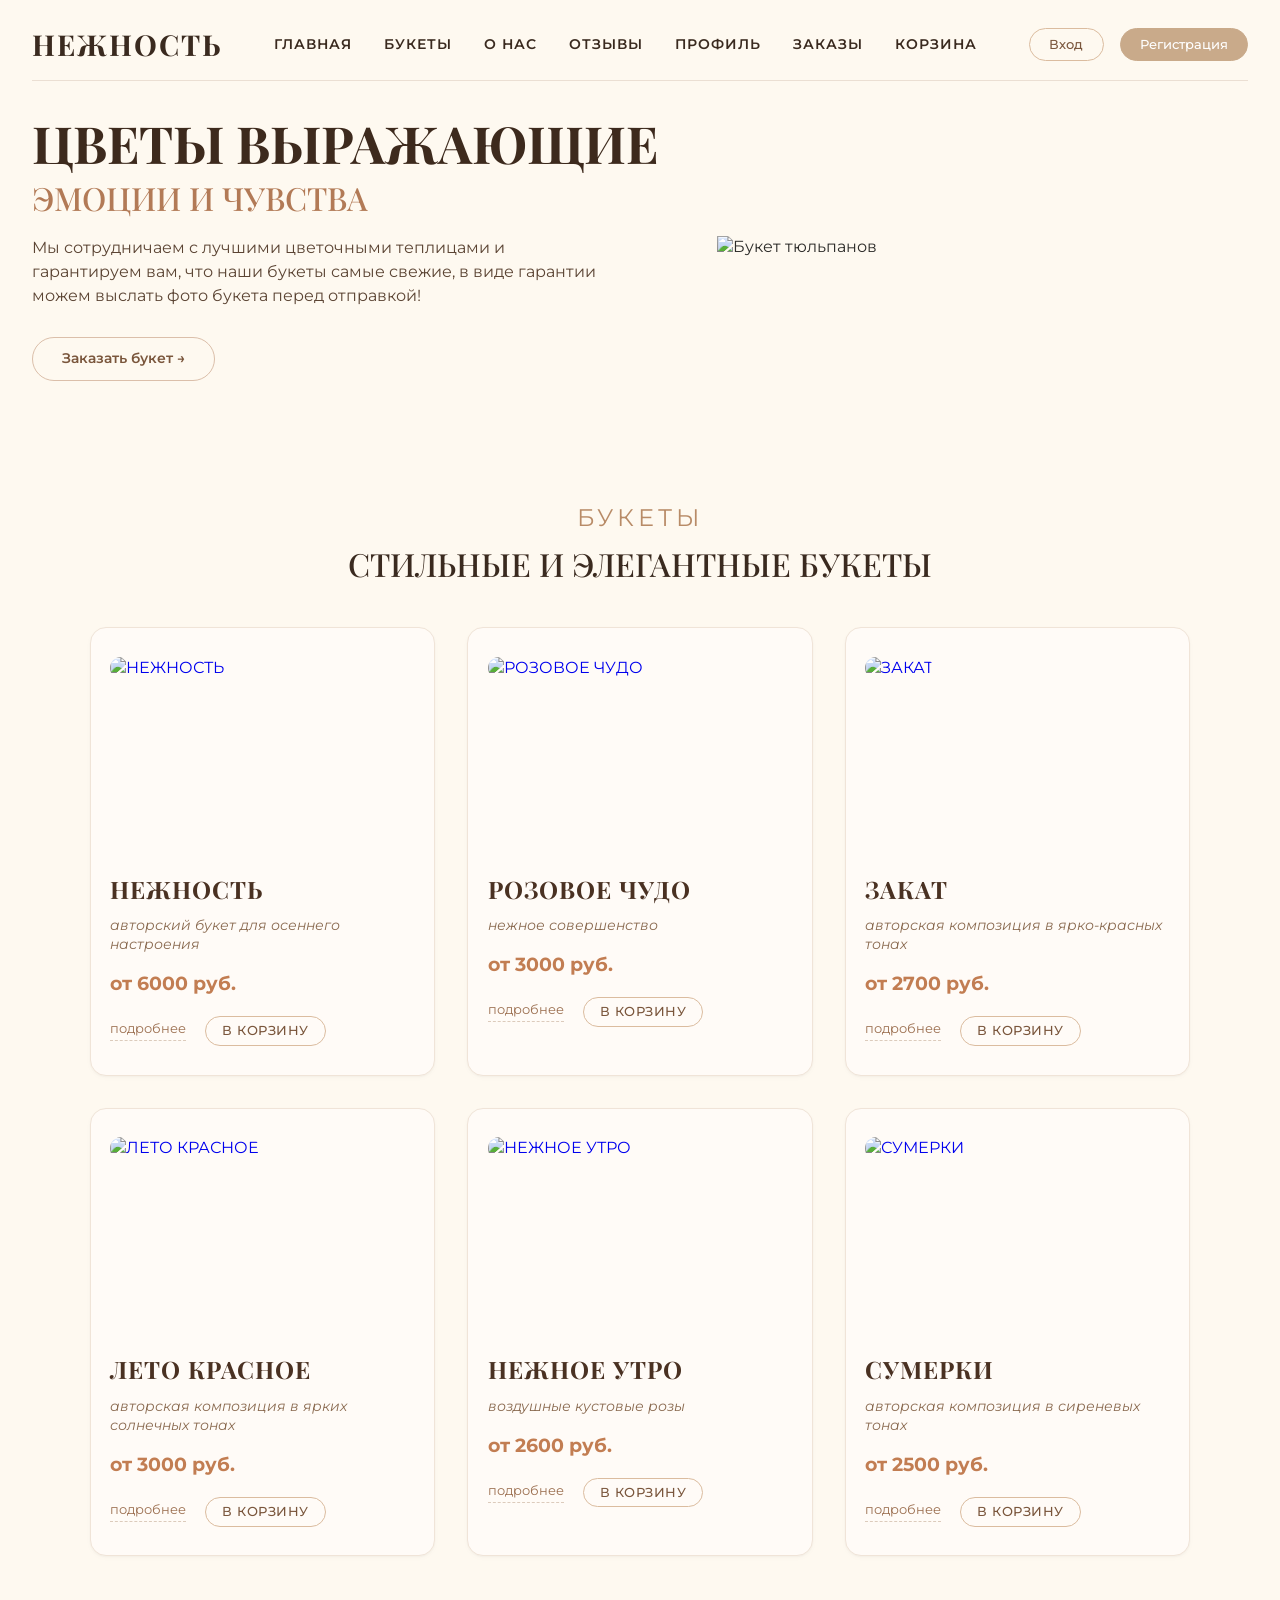
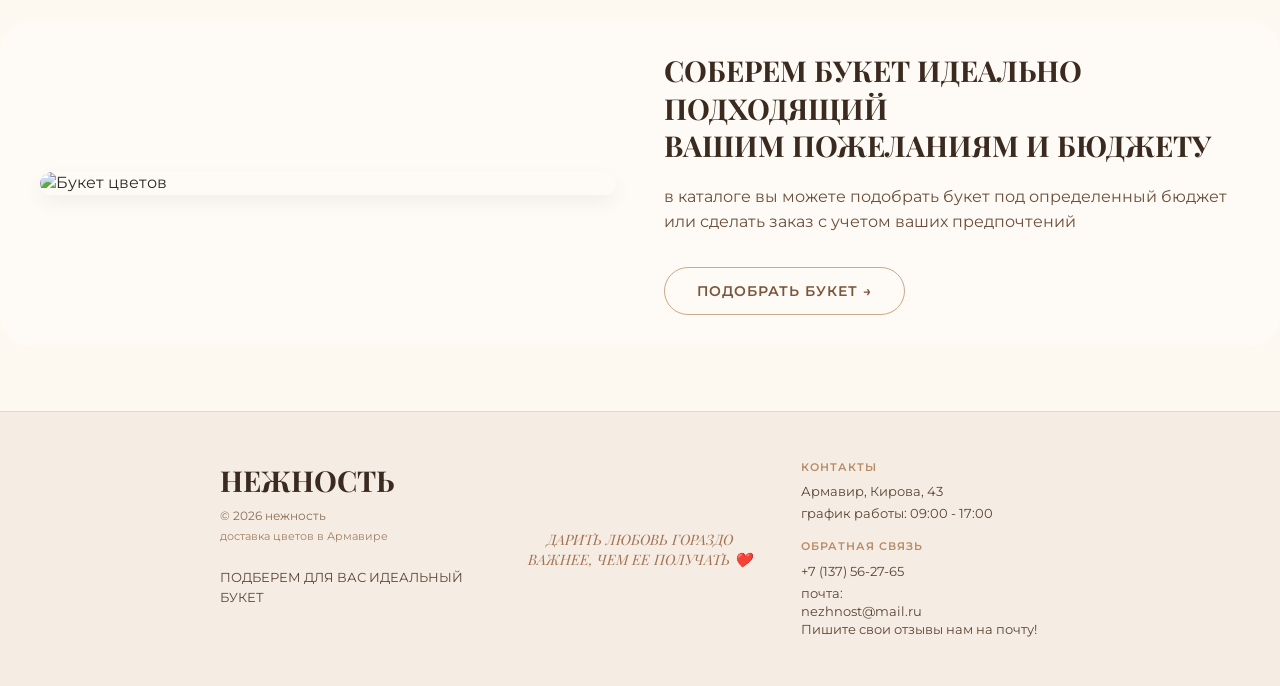
==== index.html @ 999fd982 "Add files via upload" ====
<!DOCTYPE html>
<html lang="ru">
<head>
    <meta charset="UTF-8">
    <meta name="viewport" content="width=device-width, initial-scale=1.0, user-scalable=yes">
    <title>Нежность | Цветочный магазин</title>
    <link href="https://fonts.googleapis.com/css2?family=Playfair+Display:ital,wght@0,400;0,500;0,600;0,700;0,800;1,400;1,500&family=Montserrat:ital,wght@0,300;0,400;0,500;0,600;0,700;1,400&display=swap" rel="stylesheet">
    <link rel="stylesheet" href="style.css">
</head>
<body>
    <div class="container">
        <div class="menu">
            <a href="index.html" class="logo">НЕЖНОСТЬ</a>
            <ul class="nav-links">
                <li><a href="index.html">Главная</a></li>
                <li><a href="#bouquets">Букеты</a></li>
                <li><a href="about.html">О нас</a></li>
                <li><a href="reviews.html">Отзывы</a></li>
                <li><a href="profile.html">ПРОФИЛЬ</a></li>
                 <li><a href="orders.html">ЗАКАЗЫ</a></li>
                <li><a href="cart.html">КОРЗИНА</a></li>
            </ul>
            <div class="auth-buttons" id="authButtons"></div>
        </div>

        <div class="hero">
            <div class="hero-content">
                <h1 class="hero-heading">
                    ЦВЕТЫ ВЫРАЖАЮЩИЕ<br> 
                    <span>ЭМОЦИИ И ЧУВСТВА</span>
                </h1>
                <p class="hero-description">
                    Мы сотрудничаем с лучшими цветочными теплицами и гарантируем вам, 
                    что наши букеты самые свежие, в виде гарантии можем выслать фото 
                    букета перед отправкой!
                </p>
                <a href="#bouquets" class="btn-garant">Заказать букет →</a>
            </div>
            <div class="hero-media">
                <img src="products/заголовок.jpg" alt="Букет тюльпанов">
            </div>
        </div>
    </div>

    <section class="bouquet-catalog">
        <div id="bouquets" class="catalog-label">БУКЕТЫ</div>
        <h2 class="catalog-headline">СТИЛЬНЫЕ И ЭЛЕГАНТНЫЕ БУКЕТЫ</h2>
        
        <div class="bouquet-grid">
            <div class="bouquet-card">
                <a href="product-card.html?id=1" class="bouquet-image-link">
                    <div class="bouquet-image"><img src="products/товар (1).jpg" alt="НЕЖНОСТЬ"></div>
                    <h3 class="bouquet-name">НЕЖНОСТЬ</h3>
                    <p class="bouquet-desc">авторский букет для осеннего настроения</p>
                    <div class="bouquet-price">от 6000 руб.</div>
                </a>
                <div class="card-buttons">
                    <a href="product-card.html?id=1" class="btn-link">подробнее</a>
                    <button class="btn-cart" onclick="addToCartCheckLogin(1, 'НЕЖНОСТЬ', 6000)">В КОРЗИНУ</button>
                </div>
            </div>
            
            <div class="bouquet-card">
                <a href="product-card.html?id=2" class="bouquet-image-link">
                    <div class="bouquet-image"><img src="products/товар (2).jpg" alt="РОЗОВОЕ ЧУДО"></div>
                    <h3 class="bouquet-name">РОЗОВОЕ ЧУДО</h3>
                    <p class="bouquet-desc">нежное совершенство</p>
                    <div class="bouquet-price">от 3000 руб.</div>
                </a>
                <div class="card-buttons">
                    <a href="product-card.html?id=2" class="btn-link">подробнее</a>
                    <button class="btn-cart" onclick="addToCartCheckLogin(2, 'РОЗОВОЕ ЧУДО', 3000)">В КОРЗИНУ</button>
                </div>
            </div>
            
            <div class="bouquet-card">
                <a href="product-card.html?id=3" class="bouquet-image-link">
                    <div class="bouquet-image"><img src="products/товар (3).jpg" alt="ЗАКАТ"></div>
                    <h3 class="bouquet-name">ЗАКАТ</h3>
                    <p class="bouquet-desc">авторская композиция в ярко-красных тонах</p>
                    <div class="bouquet-price">от 2700 руб.</div>
                </a>
                <div class="card-buttons">
                    <a href="product-card.html?id=3" class="btn-link">подробнее</a>
                    <button class="btn-cart" onclick="addToCartCheckLogin(3, 'ЗАКАТ', 2700)">В КОРЗИНУ</button>
                </div>
            </div>
            
            <div class="bouquet-card">
                <a href="product-card.html?id=4" class="bouquet-image-link">
                    <div class="bouquet-image"><img src="products/товар (4).jpg" alt="ЛЕТО КРАСНОЕ"></div>
                    <h3 class="bouquet-name">ЛЕТО КРАСНОЕ</h3>
                    <p class="bouquet-desc">авторская композиция в ярких солнечных тонах</p>
                    <div class="bouquet-price">от 3000 руб.</div>
                </a>
                <div class="card-buttons">
                    <a href="product-card.html?id=4" class="btn-link">подробнее</a>
                    <button class="btn-cart" onclick="addToCartCheckLogin(4, 'ЛЕТО КРАСНОЕ', 3000)">В КОРЗИНУ</button>
                </div>
            </div>
            
            <div class="bouquet-card">
                <a href="product-card.html?id=5" class="bouquet-image-link">
                    <div class="bouquet-image"><img src="products/товар (5).jpg" alt="НЕЖНОЕ УТРО"></div>
                    <h3 class="bouquet-name">НЕЖНОЕ УТРО</h3>
                    <p class="bouquet-desc">воздушные кустовые розы</p>
                    <div class="bouquet-price">от 2600 руб.</div>
                </a>
                <div class="card-buttons">
                    <a href="product-card.html?id=5" class="btn-link">подробнее</a>
                    <button class="btn-cart" onclick="addToCartCheckLogin(5, 'НЕЖНОЕ УТРО', 2600)">В КОРЗИНУ</button>
                </div>
            </div>
            
            <div class="bouquet-card">
                <a href="product-card.html?id=6" class="bouquet-image-link">
                    <div class="bouquet-image"><img src="products/товар (6).jpg" alt="СУМЕРКИ"></div>
                    <h3 class="bouquet-name">СУМЕРКИ</h3>
                    <p class="bouquet-desc">авторская композиция в сиреневых тонах</p>
                    <div class="bouquet-price">от 2500 руб.</div>
                </a>
                <div class="card-buttons">
                    <a href="product-card.html?id=6" class="btn-link">подробнее</a>
                    <button class="btn-cart" onclick="addToCartCheckLogin(6, 'СУМЕРКИ', 2500)">В КОРЗИНУ</button>
                </div>
            </div>
        </div>
    </section>

    <section class="custom-bouquet-offer">
        <div class="offer-wrapper">
            <div class="offer-image">
                <img src="products/товар (7).jpg" alt="Букет цветов">
            </div>
            <div class="offer-content">
                <h2 class="offer-title">СОБЕРЕМ БУКЕТ ИДЕАЛЬНО ПОДХОДЯЩИЙ<br>ВАШИМ ПОЖЕЛАНИЯМ И БЮДЖЕТУ</h2>
                <p class="offer-description">в каталоге вы можете подобрать букет под определенный бюджет или сделать заказ с учетом ваших предпочтений</p>
                <a href="#bouquets" class="offer-button">ПОДОБРАТЬ БУКЕТ →</a>
            </div>
        </div>
    </section>

    <footer class="footer">
        <div class="footer-container">
            <div class="footer-left">
                <div class="footer-brand">НЕЖНОСТЬ</div>
                <div class="footer-copyright">© 2026 нежность</div>
                <div class="footer-delivery">доставка цветов в Армавире</div>
                <div class="footer-social-text">ПОДБЕРЕМ ДЛЯ ВАС ИДЕАЛЬНЫЙ БУКЕТ</div>
            </div>
            <div class="footer-center">
                <div class="footer-quote">ДАРИТЬ ЛЮБОВЬ ГОРАЗДО ВАЖНЕЕ, ЧЕМ ЕЕ ПОЛУЧАТЬ ❤️</div>
            </div>
            <div class="footer-right">
                <div class="footer-contacts-title">контакты</div>
                <div class="footer-address">Армавир, Кирова, 43</div>
                <div class="footer-hours">график работы: 09:00 - 17:00</div>
                <div class="footer-feedback-title">обратная связь</div>
                <div class="footer-phone">+7 (137) 56-27-65</div>
                <div class="footer-email">почта:<br>nezhnost@mail.ru<br>Пишите свои отзывы нам на почту!</div>
            </div>
        </div>
    </footer>

    <script src="script.js"></script>
</body>
</html>
---- style.css ----
/* style.css */
/* Сброс и базовые стили */
* {
    margin: 0;
    padding: 0;
    box-sizing: border-box;
}

        body {
            background-color: #fef7f0;
            font-family: 'Montserrat', 'Gothic', 'Century Gothic', sans-serif;
            color: #2e241f;
        }

        /* Контейнер */
        .container {
            max-width: 1280px;
            margin: 0 auto;
            padding: 1.5rem 2rem;
        }

        /* Меню (навигация) */
        .menu {
            display: flex;
            justify-content: space-between;
            align-items: center;
            flex-wrap: wrap;
            border-bottom: 1px solid #ebdfd3;
            padding-bottom: 1rem;
            margin-bottom: 2rem;
        }

        .logo {
            font-family: 'Playfair Display', serif;
            font-size: 2rem;
            font-weight: 700;
            letter-spacing: 2px;
            color: #4a3122;
            text-decoration: none;
            transition: opacity 0.2s;
        }

        .logo:hover {
            opacity: 0.8;
        }

        .nav-links {
            display: flex;
            gap: 2rem;
            list-style: none;
        }

        .nav-links a {
            text-decoration: none;
            font-weight: 500;
            font-size: 0.95rem;
            text-transform: uppercase;
            letter-spacing: 1px;
            color: #5f4433;
            transition: color 0.2s;
            font-family: 'Montserrat', sans-serif;
        }

        .nav-links a:hover {
            color: #c28154;
        }

        /* Кнопки авторизации и регистрации */
.auth-buttons {
    display: flex;
    gap: 0.8rem;
}

.auth-btn {
    font-family: 'Montserrat', sans-serif;
    font-size: 0.8rem;
    font-weight: 500;
    padding: 0.5rem 1.2rem;
    border-radius: 30px;
    cursor: pointer;
    transition: all 0.2s ease;
}

.login-btn {
    background: transparent;
    border: 1px solid #dbbc9f;
    color: #7a563c;
}

.login-btn:hover {
    background: #dbbc9f;
    color: white;
}

.register-btn {
    background: #c9aa8a;
    border: 1px solid #c9aa8a;
    color: white;
}

.register-btn:hover {
    background: #b88d67;
    border-color: #b88d67;
}

/* Адаптив для шапки */
@media (max-width: 900px) {
    .header-container {
        flex-direction: column;
        text-align: center;
    }
    
    .nav-links {
        flex-wrap: wrap;
        justify-content: center;
        gap: 1rem;
    }
    
    .auth-buttons {
        justify-content: center;
    }
}
        /* Главный блок: заголовок + фото с текстом */
        .hero {
            display: flex;
            flex-wrap: wrap;
            align-items: center;
            gap: 3rem;
            margin: 2rem 0 3rem 0;
        }

        .hero-content {
            flex: 1.2;
            min-width: 260px;
        }

        .hero-heading {
            font-family: 'Playfair Display', serif;
            font-size: 3.2rem;
            font-weight: 700;
            line-height: 1.2;
            color: #3d2a1d;
            margin-bottom: 1.2rem;
        }

        .hero-heading span {
            display: block;
            font-size: 2rem;
            font-weight: 500;
            color: #b27a56;
            margin-top: 0.25rem;
        }

        .hero-description {
            font-size: 1rem;
            line-height: 1.5;
            color: #5b4433;
            margin-bottom: 1.8rem;
            max-width: 90%;
        }

        .btn-garant {
            display: inline-block;
            background: transparent;
            border: 1.5px solid #dbbfaa;
            padding: 0.7rem 1.8rem;
            font-family: 'Montserrat', sans-serif;
            font-weight: 600;
            font-size: 0.85rem;
            text-decoration: none;
            color: #7a563c;
            border-radius: 40px;
            transition: all 0.2s;
        }

        .btn-garant:hover {
            background: #dbbfaa;
            color: white;
            border-color: #c99f7e;
        }

        .hero-media {
            flex: 1;
            min-width: 60px;
            overflow: hidden;
        }

        .image-placeholder {
            width: 100%;
            background: #e7dbcf;
            display: flex;
            flex-direction: column;
            align-items: center;
            justify-content: center;
            text-align: center;
            padding: 1rem 1rem;
            min-height: 320px;
            cursor: pointer;
            transition: background 0.2s;
        }

        .image-placeholder:hover {
            background: #dfcfbf;
        }

        .placeholder-icon {
            font-size: 4rem;
            margin-bottom: 1rem;
            opacity: 0.7;
        }

        .placeholder-text {
            font-family: 'Montserrat', monospace;
            font-size: 0.85rem;
            color: #8b6e55;
            background: #fff6ef;
            padding: 0.3rem 1rem;
            border-radius: 60px;
            display: inline-block;
        }

        .note-change {
            font-size: 0.7rem;
            margin-top: 1rem;
            color: #b39073;
            font-style: italic;
        }

        /* простой футер (по желанию) */
        .footer-note {
            margin-top: 4rem;
            text-align: center;
            border-top: 1px solid #ebdfd3;
            padding-top: 2rem;
            font-size: 0.75rem;
            color: #9e816b;
        }

        /* адаптив */
        @media (max-width: 850px) {
            .container {
                padding: 1rem;
            }
            .hero {
                flex-direction: column;
            }
            .hero-heading {
                font-size: 2.5rem;
            }
            .nav-links {
                gap: 1rem;
                flex-wrap: wrap;
                justify-content: center;
                margin-top: 0.8rem;
            }
            .menu {
                flex-direction: column;
                gap: 0.8rem;
            }
            .hero-description {
                max-width: 100%;
            }
        }
        /* style.css */
/* Сброс и базовые стили */
* {
    margin: 0;
    padding: 0;
    box-sizing: border-box;
}

body {
    background-color: #fef9f0;  /* тёплый кремовый фон, как на фото */
    font-family: 'Montserrat', 'Gothic', 'Century Gothic', sans-serif;
    color: #2c2b28;
    line-height: 1.4;
}

.page-wrapper {
    max-width: 1200px;
    margin: 0 auto;
    padding: 2rem 2rem 1rem 2rem;
    background-color: #fef9f0;
}

/* Шрифты: Gothic №60 — используем Montserrat (гротеск), а для акцентов Playfair Display */
h1, h2, h3, .brand-title, .bouquet-name, .reviews-title, .footer-brand, .offer-headline, .inspire-quote {
    font-family: 'Playfair Display', serif;
    font-weight: 600;
}

/* Шапка */
.main-header {
    text-align: center;
    margin-bottom: 2.5rem;
    border-bottom: 1px solid #e5d9cc;
    padding-bottom: 1.8rem;
}

.brand-title {
    font-size: 4.2rem;
    letter-spacing: 4px;
    font-weight: 700;
    color: #3e2c23;
    margin-bottom: 1rem;
    text-transform: uppercase;
}

.subheadline {
    font-family: 'Montserrat', sans-serif;
    font-size: 0.9rem;
    max-width: 85%;
    margin: 0 auto;
    color: #5e4b3a;
    font-weight: 400;
    line-height: 1.5;
}

/* Секция каталога */
.catalog-section {
    margin: 2rem 0 2.5rem 0;
}

.section-label {
    font-size: 0.85rem;
    text-transform: uppercase;
    letter-spacing: 3px;
    color: #b47c5e;
    font-weight: 500;
    margin-bottom: 0.4rem;
}

.catalog-subtitle {
    font-family: 'Playfair Display', serif;
    font-size: 1.9rem;
    font-weight: 500;
    color: #3a2a21;
    margin-bottom: 2rem;
    border-left: 4px solid #e3c9b5;
    padding-left: 1rem;
}

/* Сетка букетов — 3 колонки как на визуале */
.bouquet-grid {
    display: grid;
    grid-template-columns: repeat(auto-fill, minmax(300px, 1fr));
    gap: 2rem;
    margin-top: 1rem;
}

.bouquet-card {
    background: #ffffffdd;
    background: #fffbf5;
    padding: 1.5rem 1.2rem;
    border-radius: 8px;
    box-shadow: 0 2px 6px rgba(0,0,0,0.02), 0 1px 2px rgba(0,0,0,0.03);
    transition: all 0.2s ease;
    border: 1px solid #f0e4d8;
}

.bouquet-card:hover {
    transform: translateY(-3px);
    border-color: #e2cfbe;
    box-shadow: 0 10px 20px rgba(0,0,0,0.03);
}

.bouquet-name {
    font-family: 'Playfair Display', serif;
    font-size: 1.7rem;
    font-weight: 700;
    color: #4b3424;
    letter-spacing: 1px;
    margin-bottom: 0.5rem;
}

.bouquet-desc {
    font-size: 0.85rem;
    text-transform: lowercase;
    font-style: italic;
    color: #7f6248;
    margin-bottom: 1rem;
    font-weight: 400;
}

.price {
    font-weight: 700;
    font-size: 1.2rem;
    font-family: 'Montserrat', monospace;
    color: #b1582c;
    margin: 0.75rem 0;
    letter-spacing: -0.3px;
}

.details-link {
    display: inline-block;
    font-family: 'Montserrat', sans-serif;
    font-size: 0.8rem;
    text-decoration: none;
    color: #9b6a4b;
    border-bottom: 1px dashed #dac2ae;
    padding-bottom: 2px;
    transition: color 0.2s;
}

.details-link:hover {
    color: #5d3a24;
    border-bottom-style: solid;
}

/* Блок покупатели о нас (общий стиль) */
.reviews-primary, .reviews-secondary {
    margin: 2.8rem 0;
    border-top: 1px solid #e5d5c6;
    padding-top: 2rem;
}

.reviews-title {
    font-family: 'Playfair Display', serif;
    font-size: 2rem;
    font-weight: 600;
    letter-spacing: 1px;
    color: #4a3323;
    margin-bottom: 1.5rem;
    text-align: center;
}

.review-card {
    background: #fffcf7;
    padding: 1.8rem;
    border-radius: 24px;
    box-shadow: 0 4px 12px rgba(0,0,0,0.02);
    text-align: center;
    max-width: 850px;
    margin: 0 auto;
    border: 1px solid #f1e4d9;
}

.rating {
    font-size: 2.2rem;
    font-weight: 700;
    font-family: 'Montserrat', sans-serif;
    color: #c67a44;
    margin-bottom: 0.3rem;
}

.review-author {
    font-size: 1.2rem;
    font-weight: 600;
    color: #9c6e4e;
    margin-bottom: 1rem;
    letter-spacing: 1px;
}

.review-text {
    font-size: 0.95rem;
    line-height: 1.5;
    color: #4f3c2c;
    font-style: normal;
}

/* Блок "СОБЕРЕМ БУКЕТ ИДЕАЛЬНО ПОДХОДЯЩИЙ..." */
.custom-offer {
    background: #f7efe6;
    padding: 2.2rem 2rem;
    margin: 2rem 0;
    border-radius: 28px;
    text-align: center;
    border: 1px solid #ecdccf;
}

.offer-headline {
    font-family: 'Playfair Display', serif;
    font-size: 1.7rem;
    font-weight: 700;
    text-transform: uppercase;
    color: #3b2a1f;
    margin-bottom: 1rem;
    letter-spacing: -0.2px;
}

.offer-text {
    font-size: 1rem;
    max-width: 85%;
    margin: 0 auto 1.8rem auto;
    color: #5c4432;
}

.offer-btn {
    display: inline-block;
    background: transparent;
    border: 1.5px solid #c9aa8c;
    padding: 0.7rem 2rem;
    font-family: 'Montserrat', sans-serif;
    font-weight: 600;
    text-decoration: none;
    color: #6e4a31;
    border-radius: 40px;
    transition: all 0.2s;
    font-size: 0.9rem;
}

.offer-btn:hover {
    background: #dbbc9f;
    color: white;
    border-color: #dbbc9f;
}

/* Футер */
.footer {
    display: flex;
    flex-wrap: wrap;
    justify-content: space-between;
    gap: 2rem;
    margin-top: 3rem;
    padding-top: 2rem;
    border-top: 1px solid #e2d2c2;
    font-size: 0.85rem;
}

.footer-col {
    flex: 1;
    min-width: 180px;
}

.footer-brand {
    font-family: 'Playfair Display', serif;
    font-size: 1.8rem;
    font-weight: 700;
    color: #3a2a1f;
    margin-bottom: 0.5rem;
}

.copyright {
    font-size: 0.75rem;
    color: #826b56;
    margin: 0.3rem 0;
}

.delivery-note {
    font-size: 0.7rem;
    font-style: italic;
    color: #b28867;
    margin-top: 0.3rem;
}

.footer-heading {
    font-family: 'Playfair Display', serif;
    font-size: 1.1rem;
    font-weight: 600;
    margin-bottom: 0.8rem;
    color: #4d3523;
}

.contact-address, .contact-phone, .contact-email {
    margin-bottom: 0.6rem;
    line-height: 1.4;
    font-style: normal;
    color: #5e4330;
}

.contact-email {
    margin-top: 0.5rem;
}

.call-link {
    display: inline-block;
    margin-top: 0.8rem;
    text-decoration: none;
    color: #b47148;
    border-bottom: 1px solid #e2cbba;
    font-weight: 500;
}

.call-link:hover {
    color: #844f2c;
}

.inspire-quote {
    font-family: 'Playfair Display', serif;
    font-size: 1rem;
    font-weight: 500;
    font-style: italic;
    text-align: right;
    color: #a47252;
    line-height: 1.3;
    max-width: 200px;
    margin-left: auto;
}

/* Модальное окно (лёгкое, для кликов) */
.modal {
    display: none;
    position: fixed;
    z-index: 1000;
    left: 0;
    top: 0;
    width: 100%;
    height: 100%;
    background-color: rgba(0,0,0,0.4);
    align-items: center;
    justify-content: center;
}

.modal-content {
    background-color: #fffaf3;
    padding: 1.6rem 2rem;
    border-radius: 28px;
    width: 300px;
    text-align: center;
    position: relative;
    font-family: 'Montserrat', sans-serif;
    color: #3f2c1e;
    border: 1px solid #eddccd;
}

.close-modal {
    position: absolute;
    right: 16px;
    top: 10px;
    font-size: 1.8rem;
    cursor: pointer;
    color: #ab8466;
}

.close-modal:hover {
    color: #6a432c;
}

/* Адаптив */
@media (max-width: 780px) {
    .page-wrapper {
        padding: 1rem;
    }
    .brand-title {
        font-size: 2.8rem;
    }
    .bouquet-grid {
        gap: 1rem;
    }
    .footer {
        flex-direction: column;
        text-align: center;
    }
    .inspire-quote {
        text-align: center;
        margin: 0 auto;
    }
    .offer-headline {
        font-size: 1.3rem;
    }
    .catalog-subtitle {
        font-size: 1.5rem;
    }
}
/* СЕКЦИЯ БУКЕТОВ - ЗАГОЛОВОК ПО ЦЕНТРУ, 3 КАРТОЧКИ В РЯД */
.bouquet-catalog {
    margin: 3rem 0;
    text-align: center;
}

.catalog-label {
    font-family: 'Montserrat', 'Gothic', sans-serif;
    font-size: 1.5rem;
    letter-spacing: 4px;
    color: #b88b67;
    text-transform: uppercase;
    margin-bottom: 0.5rem;
}

.catalog-headline {
    font-family: 'Playfair Display', serif;
    font-size: 2rem;
    font-weight: 500;
    color: #3a2a1f;
    margin-bottom: 2.5rem;
    text-align: center;
}

.bouquet-grid {
    display: grid;
    grid-template-columns: repeat(3, 1fr);
    gap: 2rem;
    max-width: 1100px;
    margin: 0 auto;
}

/* Карточка букета */
.bouquet-card {
    background: #fffbf7;
    padding: 1.8rem 1.2rem;
    border-radius: 16px;
    border: 1px solid #f0e4d8;
    transition: all 0.25s ease;
    text-align: left;
}

.bouquet-card:hover {
    transform: translateY(-4px);
    border-color: #decbb8;
    box-shadow: 0 8px 20px rgba(0,0,0,0.05);
}

.bouquet-name {
    font-family: 'Playfair Display', serif;
    font-size: 1.5rem;
    font-weight: 700;
    color: #4a3122;
    margin-bottom: 0.6rem;
}

.bouquet-desc {
    font-family: 'Montserrat', sans-serif;
    font-size: 0.85rem;
    color: #8a6a50;
    font-style: italic;
    margin-bottom: 1rem;
    line-height: 1.4;
}

.bouquet-price {
    font-family: 'Montserrat', sans-serif;
    font-size: 1.2rem;
    font-weight: 700;
    color: #c27d52;
    margin: 1rem 0 1.2rem 0;
}

.card-buttons {
    display: flex;
    gap: 1.2rem;
    align-items: center;
    flex-wrap: wrap;
}

.btn-link {
    font-family: 'Montserrat', sans-serif;
    font-size: 0.8rem;
    text-decoration: none;
    color: #9b6e4f;
    border-bottom: 1px dashed #dccbbc;
    padding-bottom: 2px;
    transition: all 0.2s;
}

.btn-link:hover {
    color: #5e3c26;
    border-bottom-style: solid;
}

.btn-cart {
    font-family: 'Montserrat', sans-serif;
    font-size: 0.8rem;
    text-decoration: none;
    background: transparent;
    border: 1px solid #dbbc9f;
    padding: 0.4rem 1rem;
    border-radius: 30px;
    color: #7a563c;
    font-weight: 500;
    letter-spacing: 0.5px;
    transition: all 0.2s;
}

.btn-cart:hover {
    background: #dbbc9f;
    color: white;
    border-color: #c9a07e;
}

/* Адаптив: на планшетах по 2 карточки */
@media (max-width: 900px) {
    .bouquet-grid {
        grid-template-columns: repeat(2, 1fr);
        gap: 1.5rem;
    }
}

/* На телефонах по 1 карточке */
@media (max-width: 600px) {
    .bouquet-grid {
        grid-template-columns: 1fr;
    }
    
    .catalog-headline {
        font-size: 1.6rem;
    }
}
.bouquet-image {
    width: 100%;
    height: 200px;
    object-fit: cover;
    border-radius: 12px;
    margin-bottom: 1rem;
}
.bouquet-image img {
    width: 100%;
    height: 100%;
    object-fit: cover;
    border-radius: 12px;
}
/* БЛОК "СОБЕРЕМ БУКЕТ" - ФОТО СЛЕВА, ТЕКСТ СПРАВА */
.custom-bouquet-offer {
    margin: 4rem 0;
    padding: 2rem;
    background: #fefaf5;
    border-radius: 32px;
}

.offer-wrapper {
    display: flex;
    align-items: center;
    gap: 3rem;
    max-width: 1200px;
    margin: 0 auto;
    flex-wrap: wrap;
}

/* Фото слева */
.offer-image {
    flex: 1;
    min-width: 280px;
    border-radius: 24px;
    overflow: hidden;
    box-shadow: 0 8px 20px rgba(0,0,0,0.05);
}

.offer-image img {
    width: 100%;
    height: auto;
    display: block;
    border-radius: 24px;
    transition: transform 0.3s ease;
}

.offer-image img:hover {
    transform: scale(1.02);
}

/* Контент справа */
.offer-content {
    flex: 1;
    min-width: 280px;
}

.offer-title {
    font-family: 'Playfair Display', serif;
    font-size: 1.8rem;
    font-weight: 700;
    line-height: 1.3;
    color: #3a2a1f;
    margin-bottom: 1.2rem;
}

.offer-description {
    font-family: 'Montserrat', sans-serif;
    font-size: 1rem;
    line-height: 1.6;
    color: #6b4f3a;
    margin-bottom: 2rem;
}

.offer-button {
    display: inline-block;
    font-family: 'Montserrat', sans-serif;
    font-size: 0.9rem;
    font-weight: 600;
    text-decoration: none;
    color: #7a563c;
    border: 1.5px solid #c9aa8a;
    background: transparent;
    padding: 0.8rem 2rem;
    border-radius: 40px;
    transition: all 0.3s ease;
    letter-spacing: 1px;
}

.offer-button:hover {
    background: #c9aa8a;
    color: white;
    border-color: #b88d67;
}

/* Адаптив: на планшетах и телефонах фото сверху, текст снизу */
@media (max-width: 768px) {
    .custom-bouquet-offer {
        margin: 2rem 0;
        padding: 1.5rem;
    }
    
    .offer-wrapper {
        flex-direction: column;
        gap: 1.5rem;
    }
    
    .offer-image {
        width: 100%;
    }
    
    .offer-title {
        font-size: 1.4rem;
        text-align: center;
    }
    
    .offer-description {
        font-size: 0.9rem;
        text-align: center;
    }
    
    .offer-button {
        display: block;
        text-align: center;
        max-width: 250px;
        margin: 0 auto;
    }
}
/* БЛОК "ПОКУПАТЕЛИ О НАС" - 3 ОТЗЫВА С ПРОКРУТКОЙ */
.reviews-section {
    margin: 4rem 0;
    padding: 2rem 0;
    overflow: hidden;
}

.reviews-main-title {
    font-family: 'Playfair Display', serif;
    font-size: 2.2rem;
    font-weight: 700;
    text-align: center;
    color: #3a2a1f;
    margin-bottom: 2.5rem;
    letter-spacing: 2px;
}

/* Слайдер контейнер */
.reviews-slider-container {
    position: relative;
    display: flex;
    align-items: center;
    gap: 1rem;
    max-width: 1200px;
    margin: 0 auto;
}

/* Обёртка с прокруткой */
.reviews-wrapper {
    overflow-x: auto;
    scroll-behavior: smooth;
    scrollbar-width: none; /* Firefox */
    -ms-overflow-style: none; /* IE/Edge */
    flex: 1;
}

.reviews-wrapper::-webkit-scrollbar {
    display: none; /* Chrome/Safari */
}

/* Трек с карточками */
.reviews-track {
    display: flex;
    gap: 2rem;
    transition: transform 0.3s ease;
}

/* БЛОК "ПОКУПАТЕЛИ О НАС" - ЗАЦИКЛЕННЫЕ ОТЗЫВЫ */
.reviews-section {
    margin: 4rem 0;
    padding: 2rem 0;
    overflow: hidden;
}

.reviews-main-title {
    font-family: 'Playfair Display', serif;
    font-size: 2.2rem;
    font-weight: 700;
    text-align: center;
    color: #3a2a1f;
    margin-bottom: 2.5rem;
    letter-spacing: 2px;
}

.reviews-slider-container {
    position: relative;
    display: flex;
    align-items: center;
    gap: 1rem;
    max-width: 1200px;
    margin: 0 auto;
}

.reviews-wrapper {
    overflow-x: auto;
    scroll-behavior: smooth;
    scrollbar-width: none;
    -ms-overflow-style: none;
    flex: 1;
}

.reviews-wrapper::-webkit-scrollbar {
    display: none;
}

.reviews-track {
    display: flex;
    gap: 2rem;
    transition: transform 0.4s ease-in-out;
}

.review-card {
    flex: 0 0 calc(33.333% - 1.35rem);
    min-width: 280px;
    background: #fffbf7;
    border-radius: 24px;
    padding: 1.8rem;
    border: 1px solid #f0e4d8;
    box-shadow: 0 4px 15px rgba(0,0,0,0.03);
    transition: all 0.2s ease;
}

.review-card:hover {
    transform: translateY(-4px);
    box-shadow: 0 8px 25px rgba(0,0,0,0.08);
    border-color: #e6d5c6;
}


.review-author {
    margin-bottom: 1rem;
    border-left: 3px solid #dbbc9f;
    padding-left: 0.8rem;
}

.author-name {
    font-family: 'Playfair Display', serif;
    font-size: 1.3rem;
    font-weight: 700;
    color: #4a3122;
    display: inline-block;
    margin-right: 0.6rem;
}

.review-text {
    font-family: 'Montserrat', sans-serif;
    font-size: 0.85rem;
    line-height: 1.5;
    color: #5b4433;
    margin-bottom: 0.8rem;
}

.review-text:last-child {
    margin-bottom: 0;
}

.slider-btn {
    background: #f0e4d8;
    border: none;
    width: 44px;
    height: 44px;
    border-radius: 50%;
    font-size: 1.8rem;
    font-weight: bold;
    color: #8b6e55;
    cursor: pointer;
    transition: all 0.2s ease;
    display: flex;
    align-items: center;
    justify-content: center;
    flex-shrink: 0;
    z-index: 10;
}

.slider-btn:hover {
    background: #dbbc9f;
    color: white;
    transform: scale(1.05);
}

.slider-btn:active {
    transform: scale(0.95);
}

.slider-dots {
    display: flex;
    justify-content: center;
    gap: 0.8rem;
    margin-top: 2rem;
}

.dot {
    width: 10px;
    height: 10px;
    border-radius: 50%;
    background: #decbb8;
    cursor: pointer;
    transition: all 0.2s ease;
}

.dot:hover {
    background: #c27d52;
}

.dot.active {
    width: 26px;
    border-radius: 10px;
    background: #c27d52;
}

@media (max-width: 1024px) {
    .review-card {
        flex: 0 0 calc(50% - 1rem);
    }
}

@media (max-width: 768px) {
    .reviews-section {
        margin: 2rem 0;
    }
    
    .reviews-main-title {
        font-size: 1.6rem;
    }
    
    .review-card {
        flex: 0 0 calc(100% - 0.5rem);
    }
    
    .slider-btn {
        width: 36px;
        height: 36px;
        font-size: 1.4rem;
    }
    
    .author-name {
        font-size: 1.1rem;
    }
    
    .review-text {
        font-size: 0.8rem;
    }
    
}
.reviews-wrapper {
    overflow: hidden;
    flex: 1;
}

.reviews-track {
    display: flex;
    gap: 2rem;
    transition: transform 0.4s ease-in-out;
}

.review-card {
    flex: 0 0 auto;
    box-sizing: border-box;
}
/* ФУТЕР - ИДЕНТИЧНО ФОТО */
.footer {
    background: #f5ede4;
    border-top: 1px solid #ebdfd3;
    padding: 3rem 2rem 2rem 2rem;
    margin-top: 4rem;
}

.footer-container {
    max-width: 1200px;
    margin: 0 auto;
    display: flex;
    justify-content: space-between;
    flex-wrap: wrap;
    gap: 2rem;
}

/* Левая колонка */
.footer-left {
    flex: 1;
    min-width: 200px;
}

.footer-brand {
    font-family: 'Playfair Display', serif;
    font-size: 1.8rem;
    font-weight: 700;
    color: #3a2a1f;
    margin-bottom: 0.5rem;
}

.footer-copyright {
    font-family: 'Montserrat', sans-serif;
    font-size: 1rem;
    color: #8b6e55;
    margin-bottom: 0.25rem;
}

.footer-delivery {
    font-family: 'Montserrat', sans-serif;
    font-size: 1rem;
    color: #a07f64;
    margin-bottom: 1.5rem;
}

.footer-social-text {
    font-family: 'Montserrat', sans-serif;
    font-size: 1rem;
    color: #5b4433;
    line-height: 1.5;
}

/* Центральная колонка */
.footer-center {
    flex: 1;
    min-width: 200px;
    display: flex;
    align-items: center;
    justify-content: center;
}

.footer-quote {
    font-family: 'Playfair Display', serif;
    font-size: 1.5rem;
    font-style: italic;
    color: #a47252;
    text-align: center;
    max-width: 250px;
    line-height: 1.4;
}

/* Правая колонка */
.footer-right {
    flex: 1;
    min-width: 200px;
}

.footer-contacts-title,
.footer-feedback-title {
    font-family: 'Montserrat', sans-serif;
    font-size: 0.7rem;
    font-weight: 600;
    text-transform: uppercase;
    letter-spacing: 1px;
    color: #b88b67;
    margin-bottom: 0.5rem;
}

.footer-contacts-title {
    margin-top: 0;
}

.footer-feedback-title {
    margin-top: 1rem;
}

.footer-address,
.footer-hours,
.footer-phone {
    font-family: 'Montserrat', sans-serif;
    font-size: 1rem;
    color: #5b4433;
    margin-bottom: 0.25rem;
    line-height: 1.4;
}

.footer-email {
    font-family: 'Montserrat', sans-serif;
    font-size: 1rem;
    color: #5b4433;
    margin-bottom: 0.5rem;
    line-height: 1.4;
}

/* Адаптив */
@media (max-width: 900px) {
    .footer-container {
        flex-direction: column;
        text-align: center;
        gap: 1.5rem;
    }
    
    .footer-center {
        order: -1;
    }
    
    .footer-quote {
        max-width: 100%;
    }
    
    .footer-social-text br {
        display: none;
    }
}
/* ========== СТИЛИ ДЛЯ СТРАНИЦЫ РЕГИСТРАЦИИ ========== */

/* ШАПКА С МЕНЮ */
.header {
    background: #fefaf5;
    border-bottom: 1px solid #ebdfd3;
    padding: 1rem 2rem;
    position: sticky;
    top: 0;
    z-index: 100;
}

.header-container {
    max-width: 1280px;
    margin: 0 auto;
    display: flex;
    justify-content: space-between;
    align-items: center;
    flex-wrap: wrap;
    gap: 1rem;
}

.logo {
    font-family: 'Playfair Display', serif;
    font-size: 1.8rem;
    font-weight: 700;
    color: #3a2a1f;
    text-decoration: none;
    transition: opacity 0.2s;
}

.logo:hover {
    opacity: 0.8;
}

.main-nav {
    flex: 1;
    display: flex;
    justify-content: center;
}

.nav-links {
    display: flex;
    gap: 2rem;
    list-style: none;
    margin: 0;
    padding: 0;
}

.nav-links li a {
    font-family: 'Montserrat', sans-serif;
    text-decoration: none;
    font-size: 0.85rem;
    font-weight: 600;
    letter-spacing: 1px;
    color: #3a2a1f;
    transition: color 0.2s;
}

.nav-links li a:hover {
    color: #c28154;
}

/* КНОПКИ ВХОДА И РЕГИСТРАЦИИ В ШАПКЕ */
.auth-buttons {
    display: flex;
    gap: 1rem;
}

.auth-link {
    font-family: 'Montserrat', sans-serif;
    font-size: 0.85rem;
    font-weight: 600;
    text-decoration: none;
    color: #3a2a1f;
    transition: color 0.2s;
}

.auth-link:hover {
    color: #c28154;
}

/* ОСНОВНОЙ БЛОК РЕГИСТРАЦИИ */
.register-page {
    max-width: 500px;
    margin: 2rem auto;
    padding: 2rem;
    background: #fffbf7;
    border-radius: 24px;
    border: 1px solid #f0e4d8;
}

.register-title {
    font-family: 'Playfair Display', serif;
    font-size: 2rem;
    font-weight: 700;
    text-align: center;
    color: #3a2a1f;
    margin-bottom: 2rem;
}

.register-form {
    display: flex;
    flex-direction: column;
    gap: 1.2rem;
}

.form-group {
    display: flex;
    flex-direction: column;
    gap: 0.3rem;
}

.form-group label {
    font-family: 'Montserrat', sans-serif;
    font-size: 0.8rem;
    font-weight: 600;
    color: #5b4433;
    text-transform: uppercase;
    letter-spacing: 1px;
}

.form-group input {
    padding: 0.8rem 1rem;
    border: 1px solid #e0d2c4;
    border-radius: 12px;
    font-family: 'Montserrat', sans-serif;
    font-size: 0.9rem;
    background: white;
    transition: all 0.2s;
}

.form-group input:focus {
    outline: none;
    border-color: #c9aa8a;
    box-shadow: 0 0 0 3px rgba(201, 170, 138, 0.1);
}

.register-btn-submit {
    background: #c9aa8a;
    border: none;
    padding: 0.9rem;
    border-radius: 40px;
    font-family: 'Montserrat', sans-serif;
    font-size: 1rem;
    font-weight: 600;
    color: white;
    cursor: pointer;
    transition: all 0.2s;
    margin-top: 0.5rem;
}

.register-btn-submit:hover {
    background: #b88d67;
}

.login-link {
    text-align: center;
    margin-top: 1.5rem;
    font-family: 'Montserrat', sans-serif;
    font-size: 0.8rem;
    color: #8b6e55;
}

.login-link a {
    color: #c27d52;
    text-decoration: none;
    border-bottom: 1px solid #e2cbba;
}

.login-link a:hover {
    color: #5e3c26;
}

/* ФУТЕР */
.footer {
    background: #f5ede4;
    border-top: 1px solid #e5d5c6;
    padding: 3rem 2rem 2rem 2rem;
    margin-top: 4rem;
}

.footer-container {
    max-width: 1200px;
    margin: 0 auto;
    display: flex;
    justify-content: space-between;
    flex-wrap: wrap;
    gap: 2rem;
}

.footer-left {
    flex: 1;
    min-width: 200px;
}

.footer-brand {
    font-family: 'Playfair Display', serif;
    font-size: 1.8rem;
    font-weight: 700;
    color: #3a2a1f;
    margin-bottom: 0.5rem;
}

.footer-copyright {
    font-family: 'Montserrat', sans-serif;
    font-size: 0.75rem;
    color: #8b6e55;
    margin-bottom: 0.25rem;
}

.footer-delivery {
    font-family: 'Montserrat', sans-serif;
    font-size: 0.7rem;
    color: #a07f64;
    margin-bottom: 1.5rem;
}

.footer-social-text {
    font-family: 'Montserrat', sans-serif;
    font-size: 0.8rem;
    color: #5b4433;
    line-height: 1.5;
}

.footer-center {
    flex: 1;
    min-width: 200px;
    display: flex;
    align-items: center;
    justify-content: center;
}

.footer-quote {
    font-family: 'Playfair Display', serif;
    font-size: 0.9rem;
    font-style: italic;
    color: #a47252;
    text-align: center;
    max-width: 250px;
    line-height: 1.4;
}

.footer-right {
    flex: 1;
    min-width: 200px;
}

.footer-contacts-title,
.footer-feedback-title {
    font-family: 'Montserrat', sans-serif;
    font-size: 0.7rem;
    font-weight: 600;
    text-transform: uppercase;
    letter-spacing: 1px;
    color: #b88b67;
    margin-bottom: 0.5rem;
}

.footer-contacts-title {
    margin-top: 0;
}

.footer-feedback-title {
    margin-top: 1rem;
}

.footer-address,
.footer-hours,
.footer-phone {
    font-family: 'Montserrat', sans-serif;
    font-size: 0.8rem;
    color: #5b4433;
    margin-bottom: 0.25rem;
    line-height: 1.4;
}

.footer-email {
    font-family: 'Montserrat', sans-serif;
    font-size: 0.8rem;
    color: #5b4433;
    margin-bottom: 0.5rem;
    line-height: 1.4;
}

/* АДАПТИВ */
@media (max-width: 900px) {
    .header-container {
        flex-direction: column;
        text-align: center;
    }
    
    .nav-links {
        flex-wrap: wrap;
        justify-content: center;
        gap: 1rem;
    }
    
    .auth-buttons {
        justify-content: center;
    }
    
    .footer-container {
        flex-direction: column;
        text-align: center;
        gap: 1.5rem;
    }
    
    .footer-center {
        order: -1;
    }
    
    .footer-quote {
        max-width: 100%;
    }
    
    .footer-social-text br {
        display: none;
    }
}

@media (max-width: 600px) {
    .register-page {
        margin: 1rem;
        padding: 1.5rem;
    }
    
    .register-title {
        font-size: 1.6rem;
    }
}
/* ========== СТИЛИ ДЛЯ СТРАНИЦЫ ВХОДА ========== */

/* ШАПКА */
.header {
    background: #fefaf5;
    border-bottom: 1px solid #ebdfd3;
    padding: 1rem 2rem;
}

.header-container {
    max-width: 1280px;
    margin: 0 auto;
    display: flex;
    justify-content: space-between;
    align-items: center;
    flex-wrap: wrap;
    gap: 2rem;
}

.logo {
    font-family: 'Playfair Display', serif;
    font-size: 1.8rem;
    font-weight: 700;
    color: #3a2a1f;
    text-decoration: none;
}

.logo:hover {
    opacity: 0.8;
}

.main-nav {
    flex: 1;
}

.nav-links {
    display: flex;
    justify-content: center;
    gap: 2rem;
    list-style: none;
    margin: 0;
    padding: 0;
}

.nav-links li a {
    font-family: 'Montserrat', sans-serif;
    text-decoration: none;
    font-size: 0.85rem;
    font-weight: 600;
    letter-spacing: 1px;
    color: #3a2a1f;
    transition: color 0.2s;
}

.nav-links li a:hover {
    color: #c28154;
}

/* ОСНОВНОЙ БЛОК ВХОДА */
.login-page {
    max-width: 500px;
    margin: 3rem auto;
    padding: 2rem;
    background: #fffbf7;
    border-radius: 24px;
    border: 1px solid #f0e4d8;
}

.login-title {
    font-family: 'Playfair Display', serif;
    font-size: 2rem;
    font-weight: 700;
    text-align: center;
    color: #3a2a1f;
    margin-bottom: 2rem;
}

.login-form {
    display: flex;
    flex-direction: column;
    gap: 1.2rem;
}

.form-group {
    display: flex;
    flex-direction: column;
    gap: 0.3rem;
}

.form-group label {
    font-family: 'Montserrat', sans-serif;
    font-size: 0.8rem;
    font-weight: 600;
    color: #5b4433;
    text-transform: uppercase;
    letter-spacing: 1px;
}

.form-group input {
    padding: 0.8rem 1rem;
    border: 1px solid #e0d2c4;
    border-radius: 12px;
    font-family: 'Montserrat', sans-serif;
    font-size: 0.9rem;
    background: white;
}

.form-group input:focus {
    outline: none;
    border-color: #c9aa8a;
    box-shadow: 0 0 0 3px rgba(201, 170, 138, 0.1);
}

.login-btn-submit {
    background: #c9aa8a;
    border: none;
    padding: 0.9rem;
    border-radius: 40px;
    font-family: 'Montserrat', sans-serif;
    font-size: 1rem;
    font-weight: 600;
    color: white;
    cursor: pointer;
    margin-top: 0.5rem;
}

.login-btn-submit:hover {
    background: #b88d67;
}

.register-link {
    text-align: center;
    margin-top: 1.5rem;
    font-family: 'Montserrat', sans-serif;
    font-size: 0.8rem;
    color: #8b6e55;
}

.register-link a {
    color: #c27d52;
    text-decoration: none;
    border-bottom: 1px solid #e2cbba;
}

.register-link a:hover {
    color: #5e3c26;
}

/* ФУТЕР */
.footer {
    background: #f5ede4;
    border-top: 1px solid #e5d5c6;
    padding: 3rem 2rem 2rem 2rem;
    margin-top: 4rem;
}

.footer-container {
    max-width: 1200px;
    margin: 0 auto;
    display: flex;
    justify-content: space-between;
    flex-wrap: wrap;
    gap: 2rem;
}

.footer-left {
    flex: 1;
    min-width: 200px;
}

.footer-brand {
    font-family: 'Playfair Display', serif;
    font-size: 1.8rem;
    font-weight: 700;
    color: #3a2a1f;
    margin-bottom: 0.5rem;
}

.footer-copyright {
    font-family: 'Montserrat', sans-serif;
    font-size: 0.75rem;
    color: #8b6e55;
    margin-bottom: 0.25rem;
}

.footer-delivery {
    font-family: 'Montserrat', sans-serif;
    font-size: 0.7rem;
    color: #a07f64;
    margin-bottom: 1.5rem;
}

.footer-social-text {
    font-family: 'Montserrat', sans-serif;
    font-size: 0.8rem;
    color: #5b4433;
    line-height: 1.5;
}

.footer-center {
    flex: 1;
    min-width: 200px;
    display: flex;
    align-items: center;
    justify-content: center;
}

.footer-quote {
    font-family: 'Playfair Display', serif;
    font-size: 0.9rem;
    font-style: italic;
    color: #a47252;
    text-align: center;
    max-width: 250px;
    line-height: 1.4;
}

.footer-right {
    flex: 1;
    min-width: 200px;
}

.footer-contacts-title,
.footer-feedback-title {
    font-family: 'Montserrat', sans-serif;
    font-size: 0.7rem;
    font-weight: 600;
    text-transform: uppercase;
    letter-spacing: 1px;
    color: #b88b67;
    margin-bottom: 0.5rem;
}

.footer-contacts-title {
    margin-top: 0;
}

.footer-feedback-title {
    margin-top: 1rem;
}

.footer-address,
.footer-hours,
.footer-phone {
    font-family: 'Montserrat', sans-serif;
    font-size: 0.8rem;
    color: #5b4433;
    margin-bottom: 0.25rem;
    line-height: 1.4;
}

.footer-email {
    font-family: 'Montserrat', sans-serif;
    font-size: 0.8rem;
    color: #5b4433;
    margin-bottom: 0.5rem;
    line-height: 1.4;
}

/* АДАПТИВ */
@media (max-width: 900px) {
    .header-container {
        flex-direction: column;
        text-align: center;
        gap: 1rem;
    }
    
    .nav-links {
        flex-wrap: wrap;
        gap: 1rem;
    }
    
    .footer-container {
        flex-direction: column;
        text-align: center;
        gap: 1.5rem;
    }
    
    .footer-center {
        order: -1;
    }
    
    .footer-quote {
        max-width: 100%;
    }
}

@media (max-width: 600px) {
    .login-page {
        margin: 1rem;
        padding: 1.5rem;
    }
    
    .login-title {
        font-size: 1.6rem;
    }
}
/* ========== СТИЛИ ДЛЯ СТРАНИЦЫ "О НАС" ========== */

/* ШАПКА */
.header {
    background: #fefaf5;
    border-bottom: 1px solid #ebdfd3;
    padding: 1rem 2rem;
}

.header-container {
    max-width: 1280px;
    margin: 0 auto;
    display: flex;
    justify-content: space-between;
    align-items: center;
    flex-wrap: wrap;
    gap: 2rem;
}

.logo {
    font-family: 'Playfair Display', serif;
    font-size: 1.8rem;
    font-weight: 700;
    color: #3a2a1f;
    text-decoration: none;
}

.logo:hover {
    opacity: 0.8;
}

.main-nav {
    flex: 1;
}

.nav-links {
    display: flex;
    justify-content: center;
    gap: 2rem;
    list-style: none;
    margin: 0;
    padding: 0;
}

.nav-links li a {
    font-family: 'Montserrat', sans-serif;
    text-decoration: none;
    font-size: 0.85rem;
    font-weight: 600;
    letter-spacing: 1px;
    color: #3a2a1f;
    transition: color 0.2s;
}

.nav-links li a:hover {
    color: #c28154;
}

/* ОСНОВНОЙ БЛОК "О НАС" */
.about-page {
    max-width: 1200px;
    margin: 3rem auto;
    padding: 2rem;
}

.about-container {
    display: flex;
    align-items: center;
    gap: 4rem;
    flex-wrap: wrap;
}

.about-content {
    flex: 1;
    min-width: 280px;
}

.about-hello {
    font-family: 'Playfair Display', serif;
    font-size: 1.5rem;
    font-weight: 500;
    color: #8b6e55;
    letter-spacing: 2px;
    margin-bottom: 0.5rem;
}

.about-brand {
    font-family: 'Playfair Display', serif;
    font-size: 4rem;
    font-weight: 800;
    color: #3a2a1f;
    margin-bottom: 1rem;
    letter-spacing: 2px;
}

.about-subtitle {
    font-family: 'Montserrat', sans-serif;
    font-size: 1rem;
    font-weight: 500;
    color: #5b4433;
    margin-bottom: 2rem;
    line-height: 1.5;
}

.about-divider {
    width: 60px;
    height: 2px;
    background: #dbbc9f;
    margin-bottom: 2rem;
}

.about-description {
    font-family: 'Montserrat', sans-serif;
    font-size: 1rem;
    line-height: 1.7;
    color: #5b4433;
}

/* БЛОК С ИЗОБРАЖЕНИЕМ - РОВНЫЕ ОТСТУПЫ */
.about-image {
    flex: 1;
    display: flex;
    justify-content: flex-end;
    align-items: center;
}

.image-placeholder {
    background: #f5ede4;
    border-radius: 24px;
    padding: 2rem;
    text-align: center;
    border: 1px solid #e5d5c6;
    width: 100%;
    max-width: 350px;
    margin-left: auto;
    margin-right: 0;
}

.image-placeholder svg {
    width: 100%;
    height: auto;
    max-width: 280px;
}

.placeholder-caption {
    font-family: 'Montserrat', sans-serif;
    font-size: 0.7rem;
    color: #a07f64;
    margin-top: 1rem;
    font-style: italic;
}

/* АДАПТИВ */
@media (max-width: 900px) {
    .about-container {
        flex-direction: column;
        text-align: center;
        gap: 2rem;
    }
    
    .about-content {
        max-width: 100%;
        text-align: center;
    }
    
    .about-image {
        justify-content: center;
    }
    
    .image-placeholder {
        margin-left: auto;
        margin-right: auto;
    }
    
    .about-description br {
        display: none;
    }
}

@media (max-width: 600px) {
    .about-page {
        padding: 1.5rem;
    }
    
    .about-brand {
        font-size: 2.5rem;
    }
    
    .about-hello {
        font-size: 1.1rem;
    }
    
    .image-placeholder {
        max-width: 280px;
    }
}

.placeholder-caption {
    font-family: 'Montserrat', sans-serif;
    font-size: 0.7rem;
    color: #a07f64;
    margin-top: 1rem;
    font-style: italic;
}

/* ФУТЕР */
.footer {
    background: #f5ede4;
    border-top: 1px solid #e5d5c6;
    padding: 3rem 2rem 2rem 2rem;
    margin-top: 4rem;
}

.footer-container {
    max-width: 1200px;
    margin: 0 auto;
    display: flex;
    justify-content: space-between;
    flex-wrap: wrap;
    gap: 2rem;
}

.footer-left {
    flex: 1;
    min-width: 200px;
}

.footer-brand {
    font-family: 'Playfair Display', serif;
    font-size: 1.8rem;
    font-weight: 700;
    color: #3a2a1f;
    margin-bottom: 0.5rem;
}

.footer-copyright {
    font-family: 'Montserrat', sans-serif;
    font-size: 0.75rem;
    color: #8b6e55;
    margin-bottom: 0.25rem;
}

.footer-delivery {
    font-family: 'Montserrat', sans-serif;
    font-size: 0.7rem;
    color: #a07f64;
    margin-bottom: 1.5rem;
}

.footer-social-text {
    font-family: 'Montserrat', sans-serif;
    font-size: 0.8rem;
    color: #5b4433;
    line-height: 1.5;
}

.footer-center {
    flex: 1;
    min-width: 200px;
    display: flex;
    align-items: center;
    justify-content: center;
}

.footer-quote {
    font-family: 'Playfair Display', serif;
    font-size: 0.9rem;
    font-style: italic;
    color: #a47252;
    text-align: center;
    max-width: 250px;
    line-height: 1.4;
}

.footer-right {
    flex: 1;
    min-width: 200px;
}

.footer-contacts-title,
.footer-feedback-title {
    font-family: 'Montserrat', sans-serif;
    font-size: 0.7rem;
    font-weight: 600;
    text-transform: uppercase;
    letter-spacing: 1px;
    color: #b88b67;
    margin-bottom: 0.5rem;
}

.footer-contacts-title {
    margin-top: 0;
}

.footer-feedback-title {
    margin-top: 1rem;
}

.footer-address,
.footer-hours,
.footer-phone {
    font-family: 'Montserrat', sans-serif;
    font-size: 0.8rem;
    color: #5b4433;
    margin-bottom: 0.25rem;
    line-height: 1.4;
}

.footer-email {
    font-family: 'Montserrat', sans-serif;
    font-size: 0.8rem;
    color: #5b4433;
    margin-bottom: 0.5rem;
    line-height: 1.4;
}

/* АДАПТИВ */
@media (max-width: 900px) {
    .header-container {
        flex-direction: column;
        text-align: center;
        gap: 1rem;
    }
    
    .nav-links {
        flex-wrap: wrap;
        gap: 1rem;
    }
    
    .about-container {
        flex-direction: column;
        text-align: center;
    }
    
    .about-divider {
        margin: 1.5rem auto;
    }
    
    .footer-container {
        flex-direction: column;
        text-align: center;
        gap: 1.5rem;
    }
    
    .footer-center {
        order: -1;
    }
    
    .footer-quote {
        max-width: 100%;
    }
}

@media (max-width: 600px) {
    .about-page {
        padding: 1rem;
    }
    
    .about-brand {
        font-size: 2.5rem;
    }
    
    .about-hello {
        font-size: 1.2rem;
    }
}
/* ========== СТРАНИЦА "ОТЗЫВЫ" ========== */

/* ШАПКА */
.header {
    background: #fefaf5;
    border-bottom: 1px solid #ebdfd3;
    padding: 1rem 2rem;
}

.header-container {
    max-width: 1280px;
    margin: 0 auto;
    display: flex;
    justify-content: space-between;
    align-items: center;
    flex-wrap: wrap;
    gap: 2rem;
}

.logo {
    font-family: 'Playfair Display', serif;
    font-size: 1.8rem;
    font-weight: 700;
    color: #3a2a1f;
    text-decoration: none;
}

.logo:hover {
    opacity: 0.8;
}

.main-nav {
    flex: 1;
}

.nav-links {
    display: flex;
    justify-content: center;
    gap: 2rem;
    list-style: none;
    margin: 0;
    padding: 0;
}

.nav-links li a {
    font-family: 'Montserrat', sans-serif;
    text-decoration: none;
    font-size: 0.85rem;
    font-weight: 600;
    letter-spacing: 1px;
    color: #3a2a1f;
    transition: color 0.2s;
}

.nav-links li a:hover {
    color: #c28154;
}

/* ОСНОВНОЙ БЛОК ОТЗЫВОВ */
.reviews-page {
    max-width: 900px;
    margin: 0 auto;
    padding: 3rem 2rem;
}

.reviews-page-title {
    font-family: 'Playfair Display', serif;
    font-size: 2.5rem;
    font-weight: 700;
    text-align: center;
    color: #3a2a1f;
    margin-bottom: 3rem;
    letter-spacing: 2px;
}

.reviews-list {
    display: flex;
    flex-direction: column;
    gap: 2rem;
}

.review-item {
    border-bottom: 1px solid #ebdfd3;
    padding-bottom: 1.5rem;
}

.review-item:last-child {
    border-bottom: none;
}

.review-name {
    font-family: 'Playfair Display', serif;
    font-size: 1.3rem;
    font-weight: 700;
    color: #4a3122;
    margin-bottom: 0.8rem;
}

.review-text {
    font-family: 'Montserrat', sans-serif;
    font-size: 0.95rem;
    line-height: 1.6;
    color: #5b4433;
}

/* ФУТЕР */
.footer {
    background: #f5ede4;
    border-top: 1px solid #e5d5c6;
    padding: 3rem 2rem 2rem 2rem;
    margin-top: 4rem;
}

.footer-container {
    max-width: 1200px;
    margin: 0 auto;
    display: flex;
    justify-content: space-between;
    flex-wrap: wrap;
    gap: 2rem;
}

.footer-left {
    flex: 1;
    min-width: 200px;
}

.footer-brand {
    font-family: 'Playfair Display', serif;
    font-size: 1.8rem;
    font-weight: 700;
    color: #3a2a1f;
    margin-bottom: 0.5rem;
}

.footer-copyright {
    font-family: 'Montserrat', sans-serif;
    font-size: 0.75rem;
    color: #8b6e55;
    margin-bottom: 0.25rem;
}

.footer-delivery {
    font-family: 'Montserrat', sans-serif;
    font-size: 0.7rem;
    color: #a07f64;
    margin-bottom: 1.5rem;
}

.footer-social-text {
    font-family: 'Montserrat', sans-serif;
    font-size: 0.8rem;
    color: #5b4433;
    line-height: 1.5;
}

.footer-center {
    flex: 1;
    min-width: 200px;
    display: flex;
    align-items: center;
    justify-content: center;
}

.footer-quote {
    font-family: 'Playfair Display', serif;
    font-size: 0.9rem;
    font-style: italic;
    color: #a47252;
    text-align: center;
    max-width: 250px;
    line-height: 1.4;
}

.footer-right {
    flex: 1;
    min-width: 200px;
}

.footer-contacts-title,
.footer-feedback-title {
    font-family: 'Montserrat', sans-serif;
    font-size: 0.7rem;
    font-weight: 600;
    text-transform: uppercase;
    letter-spacing: 1px;
    color: #b88b67;
    margin-bottom: 0.5rem;
}

.footer-contacts-title {
    margin-top: 0;
}

.footer-feedback-title {
    margin-top: 1rem;
}

.footer-address,
.footer-hours,
.footer-phone {
    font-family: 'Montserrat', sans-serif;
    font-size: 0.8rem;
    color: #5b4433;
    margin-bottom: 0.25rem;
    line-height: 1.4;
}

.footer-email {
    font-family: 'Montserrat', sans-serif;
    font-size: 0.8rem;
    color: #5b4433;
    margin-bottom: 0.5rem;
    line-height: 1.4;
}

.footer-call-link {
    display: inline-block;
    font-family: 'Montserrat', sans-serif;
    font-size: 0.75rem;
    text-decoration: none;
    color: #b47148;
    border-bottom: 1px solid #e2cbba;
    padding-bottom: 2px;
    margin-top: 0.3rem;
}

.footer-call-link:hover {
    color: #5e3c26;
}

/* АДАПТИВ */
@media (max-width: 900px) {
    .header-container {
        flex-direction: column;
        text-align: center;
        gap: 1rem;
    }
    
    .nav-links {
        flex-wrap: wrap;
        gap: 1rem;
    }
    
    .footer-container {
        flex-direction: column;
        text-align: center;
        gap: 1.5rem;
    }
    
    .footer-center {
        order: -1;
    }
    
    .footer-quote {
        max-width: 100%;
    }
}

@media (max-width: 600px) {
    .reviews-page {
        padding: 1.5rem;
    }
    
    .reviews-page-title {
        font-size: 2rem;
        margin-bottom: 2rem;
    }
    
    .review-name {
        font-size: 1.1rem;
    }
    
    .review-text {
        font-size: 0.85rem;
    }
}
.review-header {
    display: flex;
    align-items: top;
    gap: 10px;
    margin-bottom: 8px;
}

.review-stars {
    display: flex;
    gap: 3px;
}

.star {
    color: #5c3d2e;
    font-size: 16px;
}
/* ========== КАРТОЧКА ТОВАРА ========== */

/* ШАПКА */
.header {
    background: #fefaf5;
    border-bottom: 1px solid #ebdfd3;
    padding: 1rem 2rem;
}

.header-container {
    max-width: 1280px;
    margin: 0 auto;
    display: flex;
    justify-content: space-between;
    align-items: center;
    flex-wrap: wrap;
    gap: 2rem;
}

.logo {
    font-family: 'Playfair Display', serif;
    font-size: 1.8rem;
    font-weight: 700;
    color: #3a2a1f;
    text-decoration: none;
}

.logo:hover {
    opacity: 0.8;
}

.main-nav {
    flex: 1;
}

.nav-links {
    display: flex;
    justify-content: center;
    gap: 2rem;
    list-style: none;
    margin: 0;
    padding: 0;
}

.nav-links li a {
    font-family: 'Montserrat', sans-serif;
    text-decoration: none;
    font-size: 0.85rem;
    font-weight: 600;
    letter-spacing: 1px;
    color: #3a2a1f;
    transition: color 0.2s;
}

.nav-links li a:hover {
    color: #c28154;
}

/* ОСНОВНОЙ БЛОК КАРТОЧКИ */
.product-page {
    max-width: 1200px;
    margin: 0 auto;
    padding: 3rem 2rem;
}

.product-container {
    display: flex;
    gap: 3rem;
    flex-wrap: wrap;
}

.product-gallery {
    flex: 1;
    min-width: 300px;
}

.product-image {
    width: 100%;
    background: #f5ede4;
    border-radius: 24px;
    overflow: hidden;
    border: 1px solid #e5d5c6;
}

.product-image img {
    width: 100%;
    height: auto;
    display: block;
}

.product-info {
    flex: 1;
    min-width: 300px;
}

.product-title {
    font-family: 'Playfair Display', serif;
    font-size: 2.5rem;
    font-weight: 700;
    color: #3a2a1f;
    margin-bottom: 0.5rem;
}

.product-price {
    font-family: 'Montserrat', sans-serif;
    font-size: 1.8rem;
    font-weight: 700;
    color: #c27d52;
    margin-bottom: 1.5rem;
}

/* КНОПКИ КОЛИЧЕСТВА */
.product-quantity {
    display: flex;
    align-items: center;
    gap: 1rem;
    margin-bottom: 1.5rem;
}

.qty-btn {
    width: 40px;
    height: 40px;
    background: #f0e4d8;
    border: 1px solid #e0d2c4;
    border-radius: 12px;
    font-size: 1.3rem;
    font-weight: bold;
    color: #5c3d2e;
    cursor: pointer;
    transition: all 0.2s;
}

.qty-btn:hover {
    background: #dbbc9f;
    color: white;
}

.qty-value {
    font-family: 'Montserrat', sans-serif;
    font-size: 1.2rem;
    font-weight: 600;
    color: #3a2a1f;
    min-width: 40px;
    text-align: center;
}

/* КНОПКИ КУПИТЬ И В КОРЗИНУ */
.product-buttons {
    display: flex;
    gap: 1rem;
    margin-bottom: 2rem;
    flex-wrap: wrap;
}

.buy-btn, .cart-btn {
    font-family: 'Montserrat', sans-serif;
    font-size: 0.9rem;
    font-weight: 600;
    padding: 0.8rem 2rem;
    border-radius: 40px;
    cursor: pointer;
    transition: all 0.2s;
}

.buy-btn {
    background: #c9aa8a;
    border: none;
    color: white;
}

.buy-btn:hover {
    background: #b88d67;
}

.cart-btn {
    background: transparent;
    border: 1.5px solid #c9aa8a;
    color: #7a563c;
}

.cart-btn:hover {
    background: #c9aa8a;
    color: white;
}

/* ОПИСАНИЕ */
.product-description {
    font-family: 'Montserrat', sans-serif;
    font-size: 0.9rem;
    font-weight: 600;
    color: #5b4433;
    margin-bottom: 1.5rem;
    letter-spacing: 1px;
}

/* СОСТАВ */
.product-composition {
    margin-bottom: 1.5rem;
}

.product-composition h3 {
    font-family: 'Montserrat', sans-serif;
    font-size: 0.85rem;
    font-weight: 700;
    color: #5b4433;
    margin-bottom: 0.5rem;
    letter-spacing: 1px;
}

.product-composition ul {
    list-style: none;
    padding: 0;
    margin: 0;
}

.product-composition li {
    font-family: 'Montserrat', sans-serif;
    font-size: 0.85rem;
    color: #8b6e55;
    margin-bottom: 0.3rem;
    position: relative;
    padding-left: 1rem;
}

.product-composition li::before {
    content: "•";
    position: absolute;
    left: 0;
    color: #c27d52;
}

/* ПРИМЕЧАНИЕ */
.product-note {
    background: #fefaf5;
    padding: 1rem;
    border-radius: 16px;
    border: 1px solid #f0e4d8;
    margin-top: 1rem;
}

.product-note p {
    font-family: 'Montserrat', sans-serif;
    font-size: 0.7rem;
    color: #8b6e55;
    line-height: 1.5;
    margin-bottom: 0.5rem;
}

.photo-guarantee {
    font-weight: 600;
    color: #c27d52 !important;
}

/* ФУТЕР */
.footer {
    background: #f5ede4;
    border-top: 1px solid #e5d5c6;
    padding: 3rem 2rem 2rem 2rem;
    margin-top: 4rem;
}

.footer-container {
    max-width: 1200px;
    margin: 0 auto;
    display: flex;
    justify-content: space-between;
    flex-wrap: wrap;
    gap: 2rem;
}

.footer-left {
    flex: 1;
    min-width: 200px;
}

.footer-brand {
    font-family: 'Playfair Display', serif;
    font-size: 1.8rem;
    font-weight: 700;
    color: #3a2a1f;
    margin-bottom: 0.5rem;
}

.footer-copyright {
    font-family: 'Montserrat', sans-serif;
    font-size: 0.75rem;
    color: #8b6e55;
    margin-bottom: 0.25rem;
}

.footer-delivery {
    font-family: 'Montserrat', sans-serif;
    font-size: 0.7rem;
    color: #a07f64;
}

.footer-center {
    flex: 1;
    min-width: 200px;
}

.footer-contacts-title {
    font-family: 'Montserrat', sans-serif;
    font-size: 0.7rem;
    font-weight: 600;
    text-transform: uppercase;
    letter-spacing: 1px;
    color: #b88b67;
    margin-bottom: 0.5rem;
}

.footer-address, .footer-hours {
    font-family: 'Montserrat', sans-serif;
    font-size: 0.8rem;
    color: #5b4433;
    margin-bottom: 0.25rem;
}

.footer-right {
    flex: 1;
    min-width: 200px;
}

.footer-social-text {
    font-family: 'Montserrat', sans-serif;
    font-size: 0.8rem;
    color: #5b4433;
    line-height: 1.5;
    margin-bottom: 1rem;
}

.footer-email {
    font-family: 'Montserrat', sans-serif;
    font-size: 0.8rem;
    color: #5b4433;
    margin-bottom: 1rem;
    line-height: 1.4;
}

.footer-quote {
    font-family: 'Playfair Display', serif;
    font-size: 0.9rem;
    font-style: italic;
    color: #a47252;
    margin-bottom: 1rem;
}

.footer-call-link {
    display: inline-block;
    font-family: 'Montserrat', sans-serif;
    font-size: 0.75rem;
    text-decoration: none;
    color: #b47148;
    border-bottom: 1px solid #e2cbba;
    padding-bottom: 2px;
}

.footer-call-link:hover {
    color: #5e3c26;
}

/* АДАПТИВ */
@media (max-width: 900px) {
    .header-container {
        flex-direction: column;
        text-align: center;
        gap: 1rem;
    }
    
    .nav-links {
        flex-wrap: wrap;
        gap: 1rem;
    }
    
    .product-container {
        flex-direction: column;
    }
    
    .footer-container {
        flex-direction: column;
        text-align: center;
        gap: 1.5rem;
    }
}

@media (max-width: 600px) {
    .product-page {
        padding: 1rem;
    }
    
    .product-title {
        font-size: 1.8rem;
    }
    
    .product-price {
        font-size: 1.4rem;
    }
    
    .product-buttons {
        flex-direction: column;
    }
    
    .buy-btn, .cart-btn {
        text-align: center;
    }
}
.bouquet-image-link {
    display: block;
    text-decoration: none;
    cursor: pointer;
}

.bouquet-img {
    width: 100%;
    height: auto;
    border-radius: 16px;
    transition: transform 0.2s;
}

.bouquet-image-link:hover .bouquet-img {
    transform: scale(1.02);
}
/* ========== СТРАНИЦА КОРЗИНЫ ========== */

/* ОСНОВНОЙ БЛОК КОРЗИНЫ - ВСЁ ПО ЦЕНТРУ */
.cart-page {
    max-width: 900px;
    margin: 0 auto;
    padding: 3rem 2rem;
    text-align: center;
    display: flex;
    flex-direction: column;
    align-items: center;
    justify-content: center;
    min-height: 50vh;
}

.cart-title {
    font-family: 'Playfair Display', serif;
    font-size: 2.5rem;
    font-weight: 700;
    color: #3a2a1f;
    margin-bottom: 2rem;
    letter-spacing: 2px;
    text-align: center;
    width: 100%;
}
/* ДОПОЛНИТЕЛЬНЫЕ СТИЛИ ДЛЯ АВТОРИЗАЦИИ И КОРЗИНЫ */
.user-name {
    font-family: 'Montserrat', sans-serif;
    font-size: 0.85rem;
    font-weight: 600;
    color: #5c3d2e;
    margin-right: 0.8rem;
}

.logout-btn {
    background: transparent;
    border: 1px solid #dbbc9f;
    color: #7a563c;
}

.logout-btn:hover {
    background: #dbbc9f;
    color: white;
}

.cart-items {
    display: flex;
    flex-direction: column;
    gap: 1rem;
}

.cart-item {
    display: flex;
    justify-content: space-between;
    align-items: center;
    background: #fffbf7;
    padding: 1rem;
    border-radius: 16px;
    border: 1px solid #f0e4d8;
    flex-wrap: wrap;
    gap: 1rem;
}

.cart-item-info h3 {
    font-family: 'Playfair Display', serif;
    font-size: 1.1rem;
    color: #4a3122;
    margin-bottom: 0.3rem;
}

.cart-item-info p {
    font-family: 'Montserrat', sans-serif;
    font-size: 0.8rem;
    color: #8b6e55;
}

.remove-btn {
    background: transparent;
    border: 1px solid #e0c8b8;
    padding: 0.4rem 1rem;
    border-radius: 30px;
    font-family: 'Montserrat', sans-serif;
    font-size: 0.7rem;
    color: #b47148;
    cursor: pointer;
}

.remove-btn:hover {
    background: #e0c8b8;
    color: white;
}

.cart-total {
    text-align: right;
    margin-top: 1.5rem;
    padding-top: 1rem;
    border-top: 1px solid #ebdfd3;
}

.cart-total h3 {
    font-family: 'Montserrat', sans-serif;
    font-size: 1.2rem;
    font-weight: 700;
    color: #c27d52;
    margin-bottom: 1rem;
}

.checkout-btn {
    background: #c9aa8a;
    border: none;
    padding: 0.7rem 2rem;
    border-radius: 40px;
    font-family: 'Montserrat', sans-serif;
    font-size: 0.9rem;
    font-weight: 600;
    color: white;
    cursor: pointer;
}

.checkout-btn:hover {
    background: #b88d67;
}

.empty-cart {
    text-align: center;
    padding: 3rem;
    background: #fffbf7;
    border-radius: 24px;
    border: 1px solid #f0e4d8;
}

.empty-cart-text {
    font-family: 'Montserrat', sans-serif;
    font-size: 1.1rem;
    color: #8b6e55;
    margin-bottom: 0.5rem;
}
/* ========== СТРАНИЦА ЗАКАЗОВ ========== */
.orders-page {
    max-width: 1000px;
    margin: 0 auto;
    padding: 3rem 2rem;
    min-height: 50vh;
}

.orders-title {
    font-family: 'Playfair Display', serif;
    font-size: 2.5rem;
    font-weight: 700;
    text-align: center;
    color: #3a2a1f;
    margin-bottom: 3rem;
    letter-spacing: 2px;
}

.orders-list {
    display: flex;
    flex-direction: column;
    gap: 1.5rem;
}

.order-card {
    background: #fffbf7;
    border-radius: 20px;
    padding: 1.5rem;
    border: 1px solid #f0e4d8;
    transition: all 0.2s ease;
}

.order-card:hover {
    box-shadow: 0 4px 15px rgba(0,0,0,0.05);
    border-color: #e6d5c6;
}

.order-header {
    display: flex;
    justify-content: space-between;
    align-items: center;
    flex-wrap: wrap;
    gap: 1rem;
    padding-bottom: 1rem;
    border-bottom: 1px solid #ebdfd3;
    margin-bottom: 1rem;
}

.order-number {
    font-family: 'Playfair Display', serif;
    font-size: 1.2rem;
    font-weight: 700;
    color: #4a3122;
}

.order-date {
    font-family: 'Montserrat', sans-serif;
    font-size: 0.8rem;
    color: #8b6e55;
}

.order-status {
    font-family: 'Montserrat', sans-serif;
    font-size: 0.7rem;
    font-weight: 600;
    padding: 0.3rem 0.8rem;
    border-radius: 30px;
    text-transform: uppercase;
    letter-spacing: 1px;
}

.status-processing {
    background: #f5e6d8;
    color: #c27d52;
}

.status-completed {
    background: #e0f0e5;
    color: #5c8a6b;
}

.order-items h4 {
    font-family: 'Montserrat', sans-serif;
    font-size: 0.85rem;
    font-weight: 600;
    color: #5b4433;
    margin-bottom: 0.8rem;
}

.order-items ul {
    list-style: none;
    padding: 0;
    margin: 0;
}

.order-items li {
    font-family: 'Montserrat', sans-serif;
    font-size: 0.85rem;
    color: #8b6e55;
    padding: 0.3rem 0;
    border-bottom: 1px dashed #f0e4d8;
}

.order-total {
    text-align: right;
    margin-top: 1rem;
    padding-top: 0.8rem;
    border-top: 1px solid #ebdfd3;
}

.order-total strong {
    font-family: 'Montserrat', sans-serif;
    font-size: 1.1rem;
    font-weight: 700;
    color: #c27d52;
}

.empty-orders {
    text-align: center;
    padding: 4rem 2rem;
    background: #fffbf7;
    border-radius: 24px;
    border: 1px solid #f0e4d8;
}

.empty-orders-text {
    font-family: 'Montserrat', sans-serif;
    font-size: 1.1rem;
    color: #8b6e55;
    margin-bottom: 1.5rem;
}

.login-redirect-btn,
.shop-redirect-btn {
    background: #c9aa8a;
    border: none;
    padding: 0.7rem 2rem;
    border-radius: 40px;
    font-family: 'Montserrat', sans-serif;
    font-size: 0.9rem;
    font-weight: 600;
    color: white;
    cursor: pointer;
    transition: all 0.2s;
}

.login-redirect-btn:hover,
.shop-redirect-btn:hover {
    background: #b88d67;
}
/* ========== СТРАНИЦА ОФОРМЛЕНИЯ ЗАКАЗА ========== */
.checkout-page {
    max-width: 1200px;
    margin: 0 auto;
    padding: 3rem 2rem;
}

.checkout-title {
    font-family: 'Playfair Display', serif;
    font-size: 2.5rem;
    font-weight: 700;
    text-align: center;
    color: #3a2a1f;
    margin-bottom: 3rem;
    letter-spacing: 2px;
}

.checkout-container {
    display: flex;
    gap: 3rem;
    flex-wrap: wrap;
}

.checkout-form-container {
    flex: 2;
    min-width: 300px;
}

.checkout-form {
    background: #fffbf7;
    padding: 2rem;
    border-radius: 24px;
    border: 1px solid #f0e4d8;
}

.checkout-form .form-group {
    margin-bottom: 1.2rem;
}

.checkout-form label {
    font-family: 'Montserrat', sans-serif;
    font-size: 0.8rem;
    font-weight: 600;
    color: #5b4433;
    text-transform: uppercase;
    letter-spacing: 1px;
    display: block;
    margin-bottom: 0.3rem;
}

.checkout-form input,
.checkout-form select,
.checkout-form textarea {
    width: 100%;
    padding: 0.8rem 1rem;
    border: 1px solid #e0d2c4;
    border-radius: 12px;
    font-family: 'Montserrat', sans-serif;
    font-size: 0.9rem;
    background: white;
    box-sizing: border-box;
}

.checkout-form input:focus,
.checkout-form select:focus,
.checkout-form textarea:focus {
    outline: none;
    border-color: #c9aa8a;
    box-shadow: 0 0 0 3px rgba(201, 170, 138, 0.1);
}

.checkout-form textarea {
    resize: vertical;
}

.submit-order-btn {
    width: 100%;
    background: #c9aa8a;
    border: none;
    padding: 1rem;
    border-radius: 40px;
    font-family: 'Montserrat', sans-serif;
    font-size: 1rem;
    font-weight: 600;
    color: white;
    cursor: pointer;
    margin-top: 1rem;
    transition: all 0.2s;
}

.submit-order-btn:hover {
    background: #b88d67;
}

.checkout-summary {
    flex: 1;
    min-width: 280px;
    background: #fffbf7;
    padding: 1.5rem;
    border-radius: 24px;
    border: 1px solid #f0e4d8;
    height: fit-content;
}

.checkout-summary h3 {
    font-family: 'Playfair Display', serif;
    font-size: 1.3rem;
    color: #3a2a1f;
    margin-bottom: 1rem;
    padding-bottom: 0.5rem;
    border-bottom: 1px solid #ebdfd3;
}

.order-items-summary {
    margin-bottom: 1rem;
}

.order-summary-item {
    display: flex;
    justify-content: space-between;
    padding: 0.5rem 0;
    border-bottom: 1px solid #f0e4d8;
}

.order-summary-item .item-name {
    font-family: 'Montserrat', sans-serif;
    font-size: 0.85rem;
    color: #5b4433;
}

.order-summary-item .item-qty {
    font-family: 'Montserrat', sans-serif;
    font-size: 0.7rem;
    color: #a07f64;
    margin-left: 0.5rem;
}

.order-summary-item .item-price {
    font-family: 'Montserrat', sans-serif;
    font-size: 0.85rem;
    font-weight: 600;
    color: #c27d52;
}

.summary-total,
.summary-delivery,
.summary-total-final {
    display: flex;
    justify-content: space-between;
    padding: 0.5rem 0;
    font-family: 'Montserrat', sans-serif;
    font-size: 0.9rem;
    color: #5b4433;
}

.summary-total-final {
    font-weight: 700;
    font-size: 1.1rem;
    color: #c27d52;
    border-top: 1px solid #ebdfd3;
    margin-top: 0.5rem;
    padding-top: 0.8rem;
}

/* Дополнительные стили для заказов */
.order-delivery-info {
    margin-top: 0.8rem;
    padding-top: 0.8rem;
    border-top: 1px solid #f0e4d8;
}

.order-delivery-info p {
    font-family: 'Montserrat', sans-serif;
    font-size: 0.75rem;
    color: #8b6e55;
    margin: 0.2rem 0;
}

@media (max-width: 900px) {
    .checkout-container {
        flex-direction: column;
    }
}
/* ========== СТРАНИЦА ПРОФИЛЯ ========== */
.profile-page {
    max-width: 600px;
    margin: 0 auto;
    padding: 3rem 2rem;
    min-height: 50vh;
}

.profile-title {
    font-family: 'Playfair Display', serif;
    font-size: 2.5rem;
    font-weight: 700;
    text-align: center;
    color: #3a2a1f;
    margin-bottom: 3rem;
    letter-spacing: 2px;
}

.profile-container {
    background: #fffbf7;
    border-radius: 24px;
    border: 1px solid #f0e4d8;
    padding: 2rem;
}

.profile-info {
    display: flex;
    flex-direction: column;
    gap: 1.5rem;
}

.profile-field {
    display: flex;
    flex-wrap: wrap;
    align-items: baseline;
    gap: 1rem;
    padding-bottom: 0.8rem;
    border-bottom: 1px solid #f0e4d8;
}

.profile-field label {
    font-family: 'Montserrat', sans-serif;
    font-size: 0.9rem;
    font-weight: 600;
    color: #5b4433;
    text-transform: uppercase;
    letter-spacing: 1px;
    min-width: 80px;
}

.profile-value {
    font-family: 'Montserrat', sans-serif;
    font-size: 1rem;
    color: #3a2a1f;
    font-weight: 500;
}

.profile-logout-btn {
    background: transparent;
    border: 1.5px solid #dbbc9f;
    padding: 0.7rem 2rem;
    border-radius: 40px;
    font-family: 'Montserrat', sans-serif;
    font-size: 0.9rem;
    font-weight: 600;
    color: #7a563c;
    cursor: pointer;
    transition: all 0.2s;
    margin-top: 1rem;
    width: fit-content;
    align-self: center;
}

.profile-logout-btn:hover {
    background: #dbbc9f;
    color: white;
}

.empty-profile {
    text-align: center;
    padding: 3rem;
}

.empty-profile-text {
    font-family: 'Montserrat', sans-serif;
    font-size: 1.1rem;
    color: #8b6e55;
    margin-bottom: 1.5rem;
}

.login-redirect-btn {
    background: #c9aa8a;
    border: none;
    padding: 0.7rem 2rem;
    border-radius: 40px;
    font-family: 'Montserrat', sans-serif;
    font-size: 0.9rem;
    font-weight: 600;
    color: white;
    cursor: pointer;
}

.login-redirect-btn:hover {
    background: #b88d67;
}

@media (max-width: 600px) {
    .profile-page {
        padding: 1.5rem;
    }
    
    .profile-title {
        font-size: 2rem;
    }
    
    .profile-field {
        flex-direction: column;
        gap: 0.3rem;
    }
    
    .profile-logout-btn {
        width: 100%;
    }
}
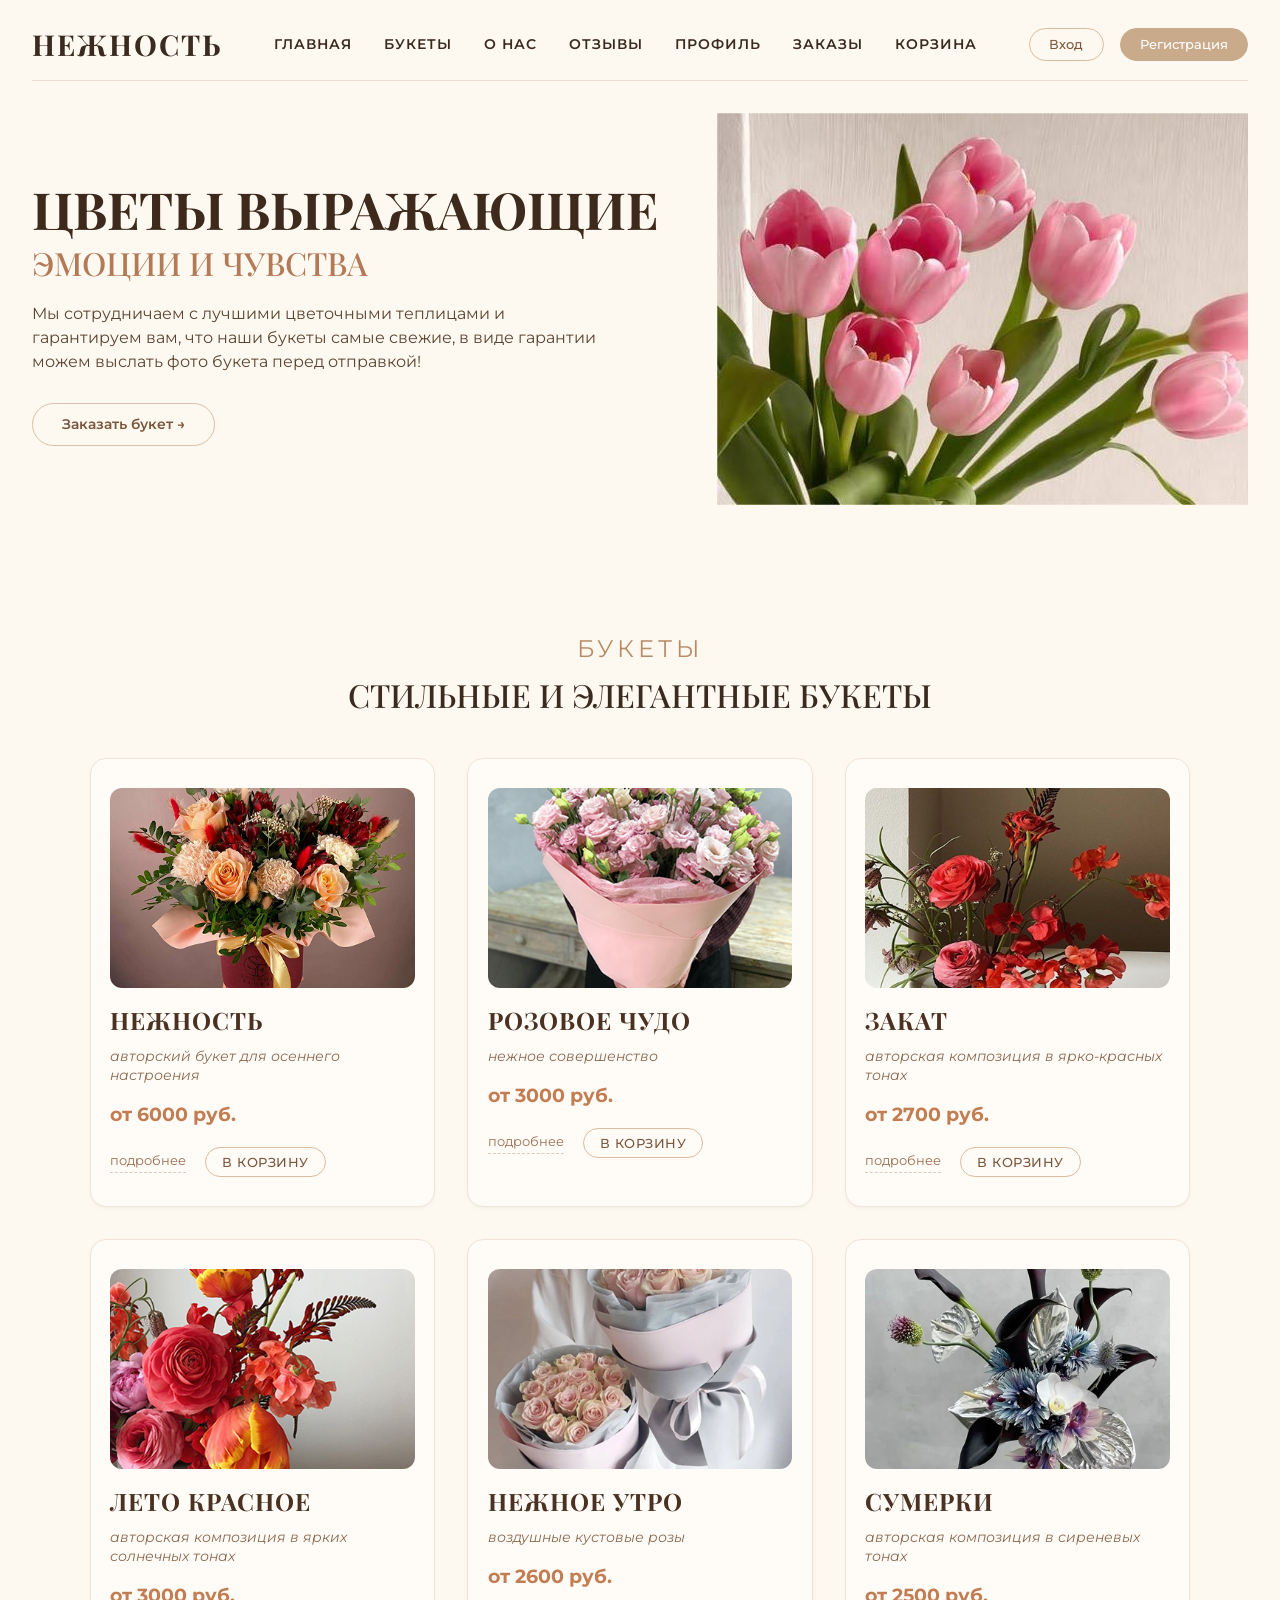
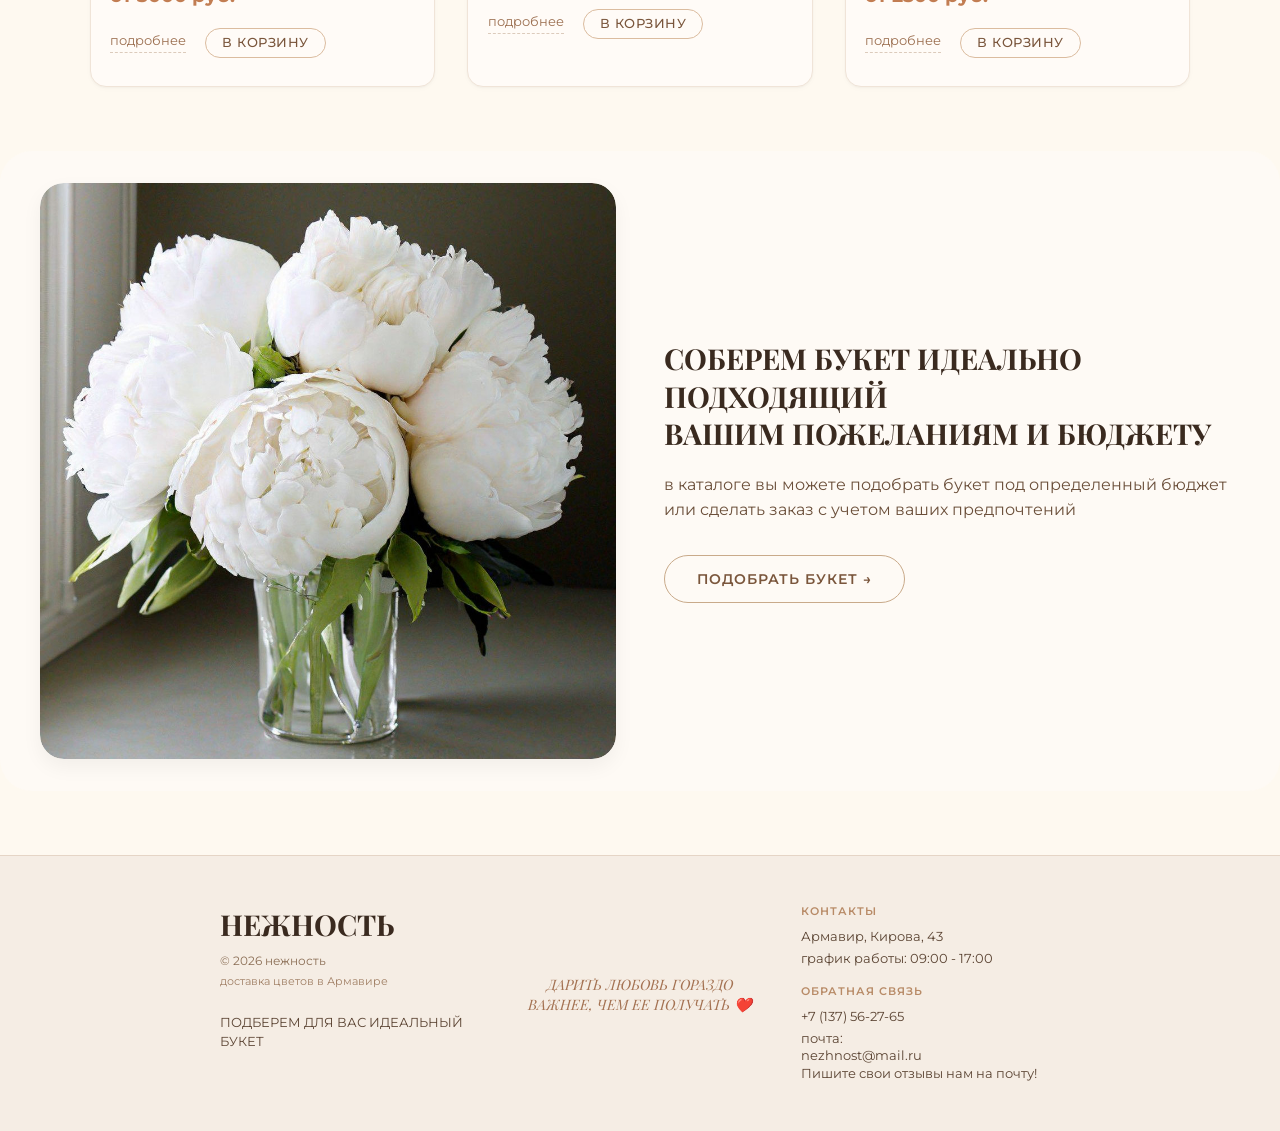
==== commit 427697a6: "Add files via upload" ====
--- a/index.html
+++ b/index.html
@@ -37,7 +37,7 @@
                 <a href="#bouquets" class="btn-garant">Заказать букет →</a>
             </div>
             <div class="hero-media">
-                <img src="products/заголовок.jpg" alt="Букет тюльпанов">
+                <img src="заголовок.jpg" alt="Букет тюльпанов">
             </div>
         </div>
     </div>
@@ -49,7 +49,7 @@
         <div class="bouquet-grid">
             <div class="bouquet-card">
                 <a href="product-card.html?id=1" class="bouquet-image-link">
-                    <div class="bouquet-image"><img src="products/товар (1).jpg" alt="НЕЖНОСТЬ"></div>
+                    <div class="bouquet-image"><img src="товар (1).jpg" alt="НЕЖНОСТЬ"></div>
                     <h3 class="bouquet-name">НЕЖНОСТЬ</h3>
                     <p class="bouquet-desc">авторский букет для осеннего настроения</p>
                     <div class="bouquet-price">от 6000 руб.</div>
@@ -62,7 +62,7 @@
             
             <div class="bouquet-card">
                 <a href="product-card.html?id=2" class="bouquet-image-link">
-                    <div class="bouquet-image"><img src="products/товар (2).jpg" alt="РОЗОВОЕ ЧУДО"></div>
+                    <div class="bouquet-image"><img src="товар (2).jpg" alt="РОЗОВОЕ ЧУДО"></div>
                     <h3 class="bouquet-name">РОЗОВОЕ ЧУДО</h3>
                     <p class="bouquet-desc">нежное совершенство</p>
                     <div class="bouquet-price">от 3000 руб.</div>
@@ -75,7 +75,7 @@
             
             <div class="bouquet-card">
                 <a href="product-card.html?id=3" class="bouquet-image-link">
-                    <div class="bouquet-image"><img src="products/товар (3).jpg" alt="ЗАКАТ"></div>
+                    <div class="bouquet-image"><img src="товар (3).jpg" alt="ЗАКАТ"></div>
                     <h3 class="bouquet-name">ЗАКАТ</h3>
                     <p class="bouquet-desc">авторская композиция в ярко-красных тонах</p>
                     <div class="bouquet-price">от 2700 руб.</div>
@@ -88,7 +88,7 @@
             
             <div class="bouquet-card">
                 <a href="product-card.html?id=4" class="bouquet-image-link">
-                    <div class="bouquet-image"><img src="products/товар (4).jpg" alt="ЛЕТО КРАСНОЕ"></div>
+                    <div class="bouquet-image"><img src="товар (4).jpg" alt="ЛЕТО КРАСНОЕ"></div>
                     <h3 class="bouquet-name">ЛЕТО КРАСНОЕ</h3>
                     <p class="bouquet-desc">авторская композиция в ярких солнечных тонах</p>
                     <div class="bouquet-price">от 3000 руб.</div>
@@ -101,7 +101,7 @@
             
             <div class="bouquet-card">
                 <a href="product-card.html?id=5" class="bouquet-image-link">
-                    <div class="bouquet-image"><img src="products/товар (5).jpg" alt="НЕЖНОЕ УТРО"></div>
+                    <div class="bouquet-image"><img src="товар (5).jpg" alt="НЕЖНОЕ УТРО"></div>
                     <h3 class="bouquet-name">НЕЖНОЕ УТРО</h3>
                     <p class="bouquet-desc">воздушные кустовые розы</p>
                     <div class="bouquet-price">от 2600 руб.</div>
@@ -114,7 +114,7 @@
             
             <div class="bouquet-card">
                 <a href="product-card.html?id=6" class="bouquet-image-link">
-                    <div class="bouquet-image"><img src="products/товар (6).jpg" alt="СУМЕРКИ"></div>
+                    <div class="bouquet-image"><img src="товар (6).jpg" alt="СУМЕРКИ"></div>
                     <h3 class="bouquet-name">СУМЕРКИ</h3>
                     <p class="bouquet-desc">авторская композиция в сиреневых тонах</p>
                     <div class="bouquet-price">от 2500 руб.</div>
@@ -130,7 +130,7 @@
     <section class="custom-bouquet-offer">
         <div class="offer-wrapper">
             <div class="offer-image">
-                <img src="products/товар (7).jpg" alt="Букет цветов">
+                <img src="товар (7).jpg" alt="Букет цветов">
             </div>
             <div class="offer-content">
                 <h2 class="offer-title">СОБЕРЕМ БУКЕТ ИДЕАЛЬНО ПОДХОДЯЩИЙ<br>ВАШИМ ПОЖЕЛАНИЯМ И БЮДЖЕТУ</h2>
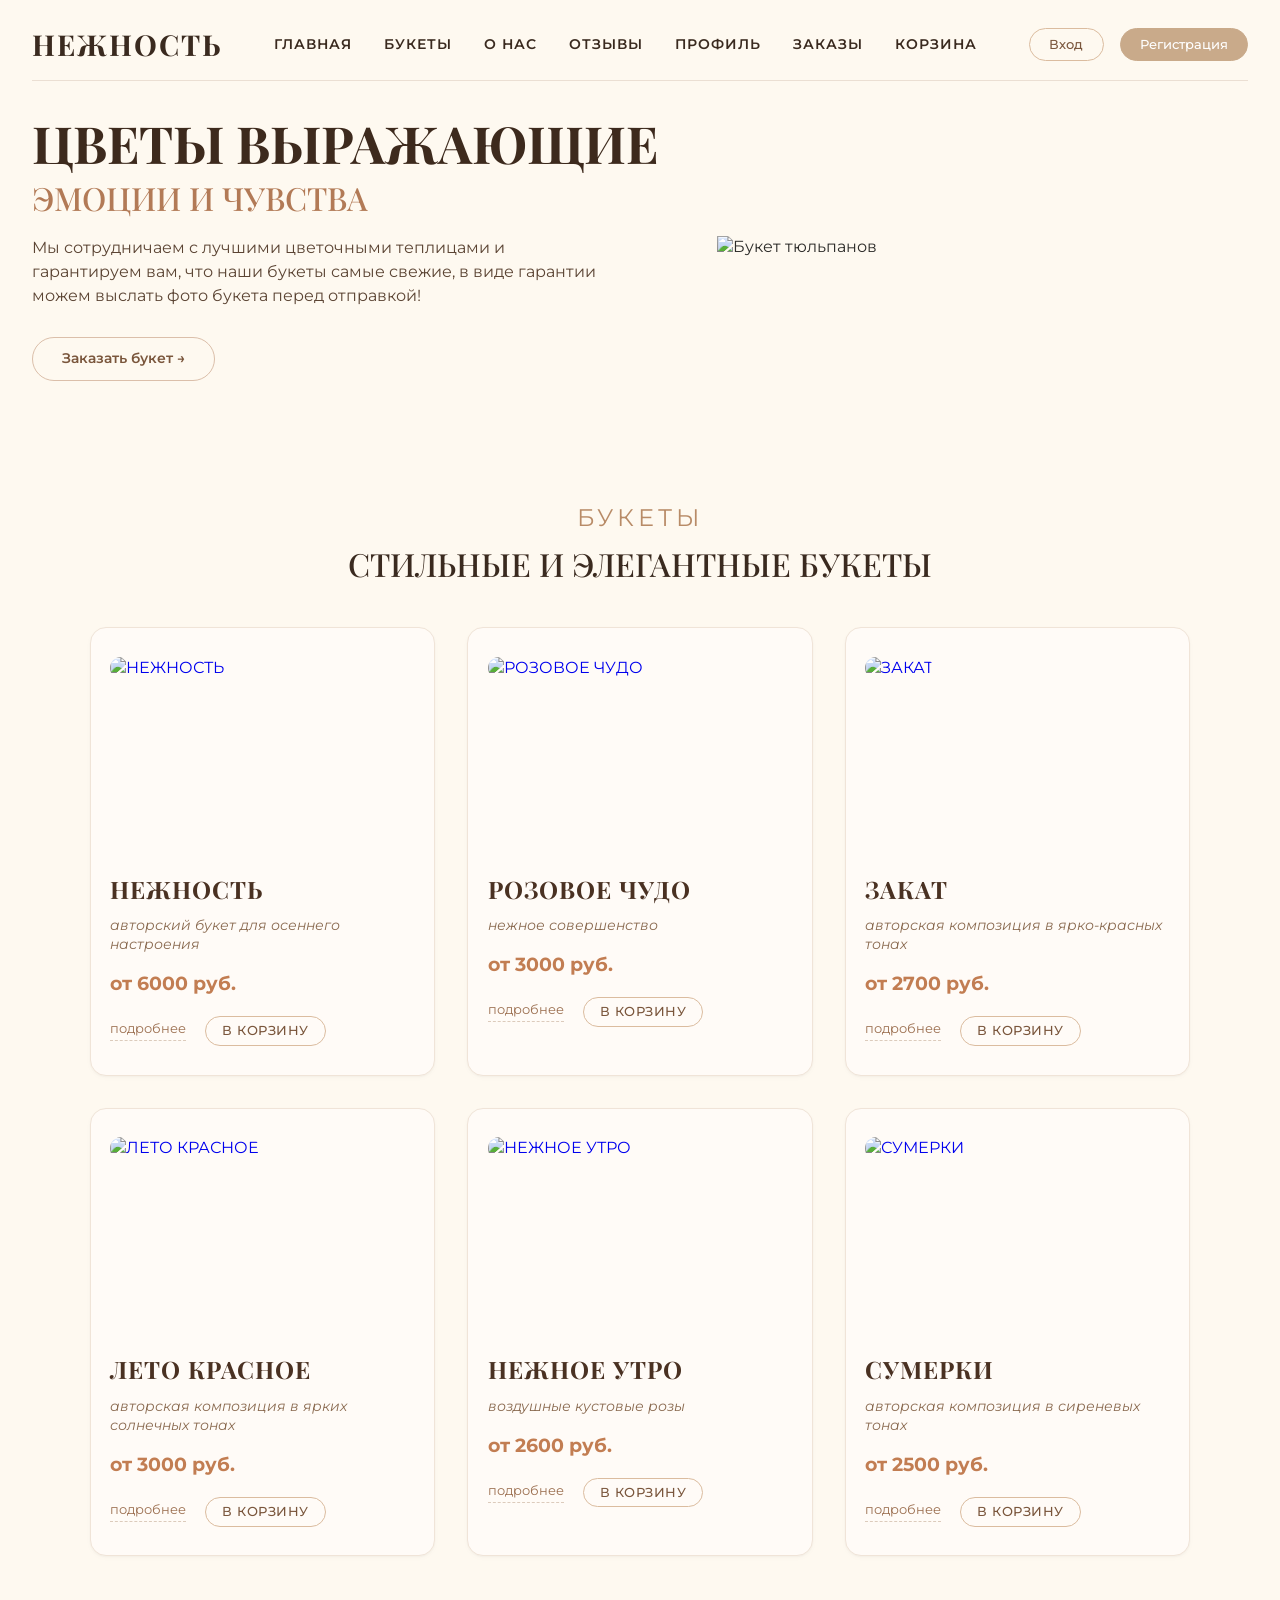
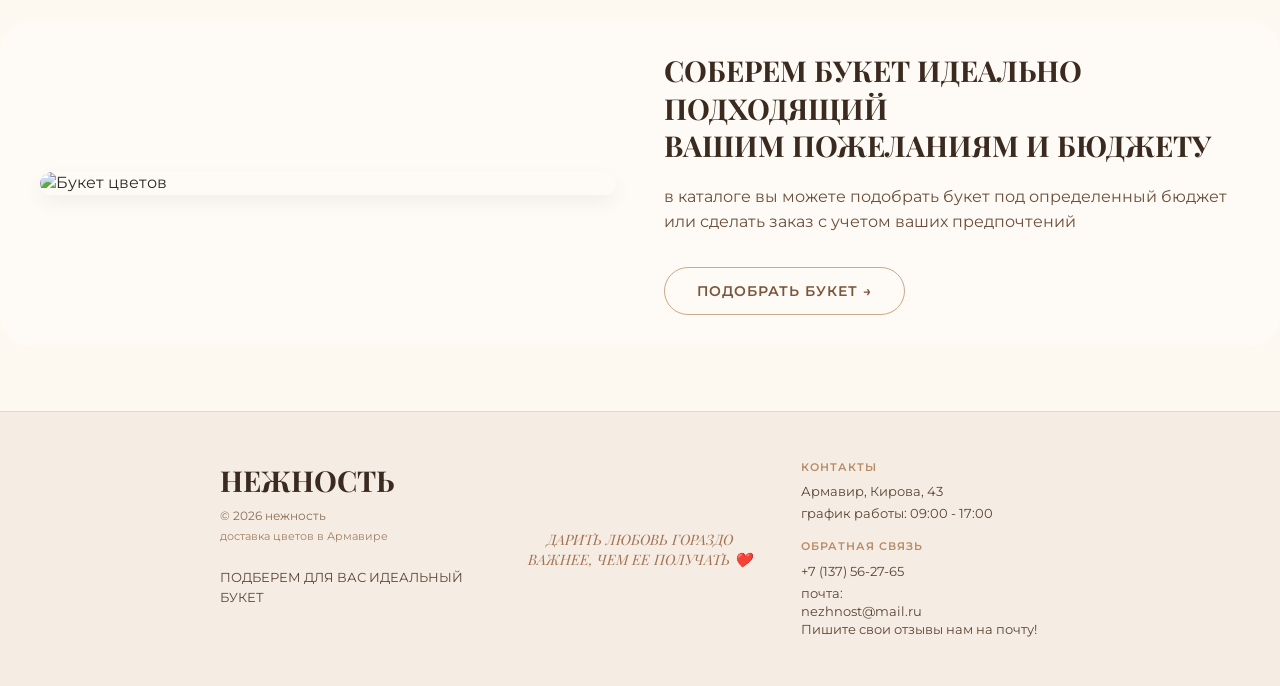
==== commit c7740b70: "Add files via upload" ====
--- a/index.html
+++ b/index.html
@@ -37,7 +37,7 @@
                 <a href="#bouquets" class="btn-garant">Заказать букет →</a>
             </div>
             <div class="hero-media">
-                <img src="заголовок.jpg" alt="Букет тюльпанов">
+                <img src="images/header.jpg" alt="Букет тюльпанов">
             </div>
         </div>
     </div>
@@ -49,7 +49,7 @@
         <div class="bouquet-grid">
             <div class="bouquet-card">
                 <a href="product-card.html?id=1" class="bouquet-image-link">
-                    <div class="bouquet-image"><img src="товар (1).jpg" alt="НЕЖНОСТЬ"></div>
+                    <div class="bouquet-image"><img src="images/product(1).jpg" alt="НЕЖНОСТЬ"></div>
                     <h3 class="bouquet-name">НЕЖНОСТЬ</h3>
                     <p class="bouquet-desc">авторский букет для осеннего настроения</p>
                     <div class="bouquet-price">от 6000 руб.</div>
@@ -62,7 +62,7 @@
             
             <div class="bouquet-card">
                 <a href="product-card.html?id=2" class="bouquet-image-link">
-                    <div class="bouquet-image"><img src="товар (2).jpg" alt="РОЗОВОЕ ЧУДО"></div>
+                    <div class="bouquet-image"><img src="images/product(2).jpg" alt="РОЗОВОЕ ЧУДО"></div>
                     <h3 class="bouquet-name">РОЗОВОЕ ЧУДО</h3>
                     <p class="bouquet-desc">нежное совершенство</p>
                     <div class="bouquet-price">от 3000 руб.</div>
@@ -75,7 +75,7 @@
             
             <div class="bouquet-card">
                 <a href="product-card.html?id=3" class="bouquet-image-link">
-                    <div class="bouquet-image"><img src="товар (3).jpg" alt="ЗАКАТ"></div>
+                    <div class="bouquet-image"><img src="images/product(3).jpg" alt="ЗАКАТ"></div>
                     <h3 class="bouquet-name">ЗАКАТ</h3>
                     <p class="bouquet-desc">авторская композиция в ярко-красных тонах</p>
                     <div class="bouquet-price">от 2700 руб.</div>
@@ -88,7 +88,7 @@
             
             <div class="bouquet-card">
                 <a href="product-card.html?id=4" class="bouquet-image-link">
-                    <div class="bouquet-image"><img src="товар (4).jpg" alt="ЛЕТО КРАСНОЕ"></div>
+                    <div class="bouquet-image"><img src="images/product(4).jpg" alt="ЛЕТО КРАСНОЕ"></div>
                     <h3 class="bouquet-name">ЛЕТО КРАСНОЕ</h3>
                     <p class="bouquet-desc">авторская композиция в ярких солнечных тонах</p>
                     <div class="bouquet-price">от 3000 руб.</div>
@@ -101,7 +101,7 @@
             
             <div class="bouquet-card">
                 <a href="product-card.html?id=5" class="bouquet-image-link">
-                    <div class="bouquet-image"><img src="товар (5).jpg" alt="НЕЖНОЕ УТРО"></div>
+                    <div class="bouquet-image"><img src="images/product(5).jpg" alt="НЕЖНОЕ УТРО"></div>
                     <h3 class="bouquet-name">НЕЖНОЕ УТРО</h3>
                     <p class="bouquet-desc">воздушные кустовые розы</p>
                     <div class="bouquet-price">от 2600 руб.</div>
@@ -114,7 +114,7 @@
             
             <div class="bouquet-card">
                 <a href="product-card.html?id=6" class="bouquet-image-link">
-                    <div class="bouquet-image"><img src="товар (6).jpg" alt="СУМЕРКИ"></div>
+                    <div class="bouquet-image"><img src="images/product(6).jpg" alt="СУМЕРКИ"></div>
                     <h3 class="bouquet-name">СУМЕРКИ</h3>
                     <p class="bouquet-desc">авторская композиция в сиреневых тонах</p>
                     <div class="bouquet-price">от 2500 руб.</div>
@@ -130,7 +130,7 @@
     <section class="custom-bouquet-offer">
         <div class="offer-wrapper">
             <div class="offer-image">
-                <img src="товар (7).jpg" alt="Букет цветов">
+                <img src="images/product(7).jpg" alt="Букет цветов">
             </div>
             <div class="offer-content">
                 <h2 class="offer-title">СОБЕРЕМ БУКЕТ ИДЕАЛЬНО ПОДХОДЯЩИЙ<br>ВАШИМ ПОЖЕЛАНИЯМ И БЮДЖЕТУ</h2>
